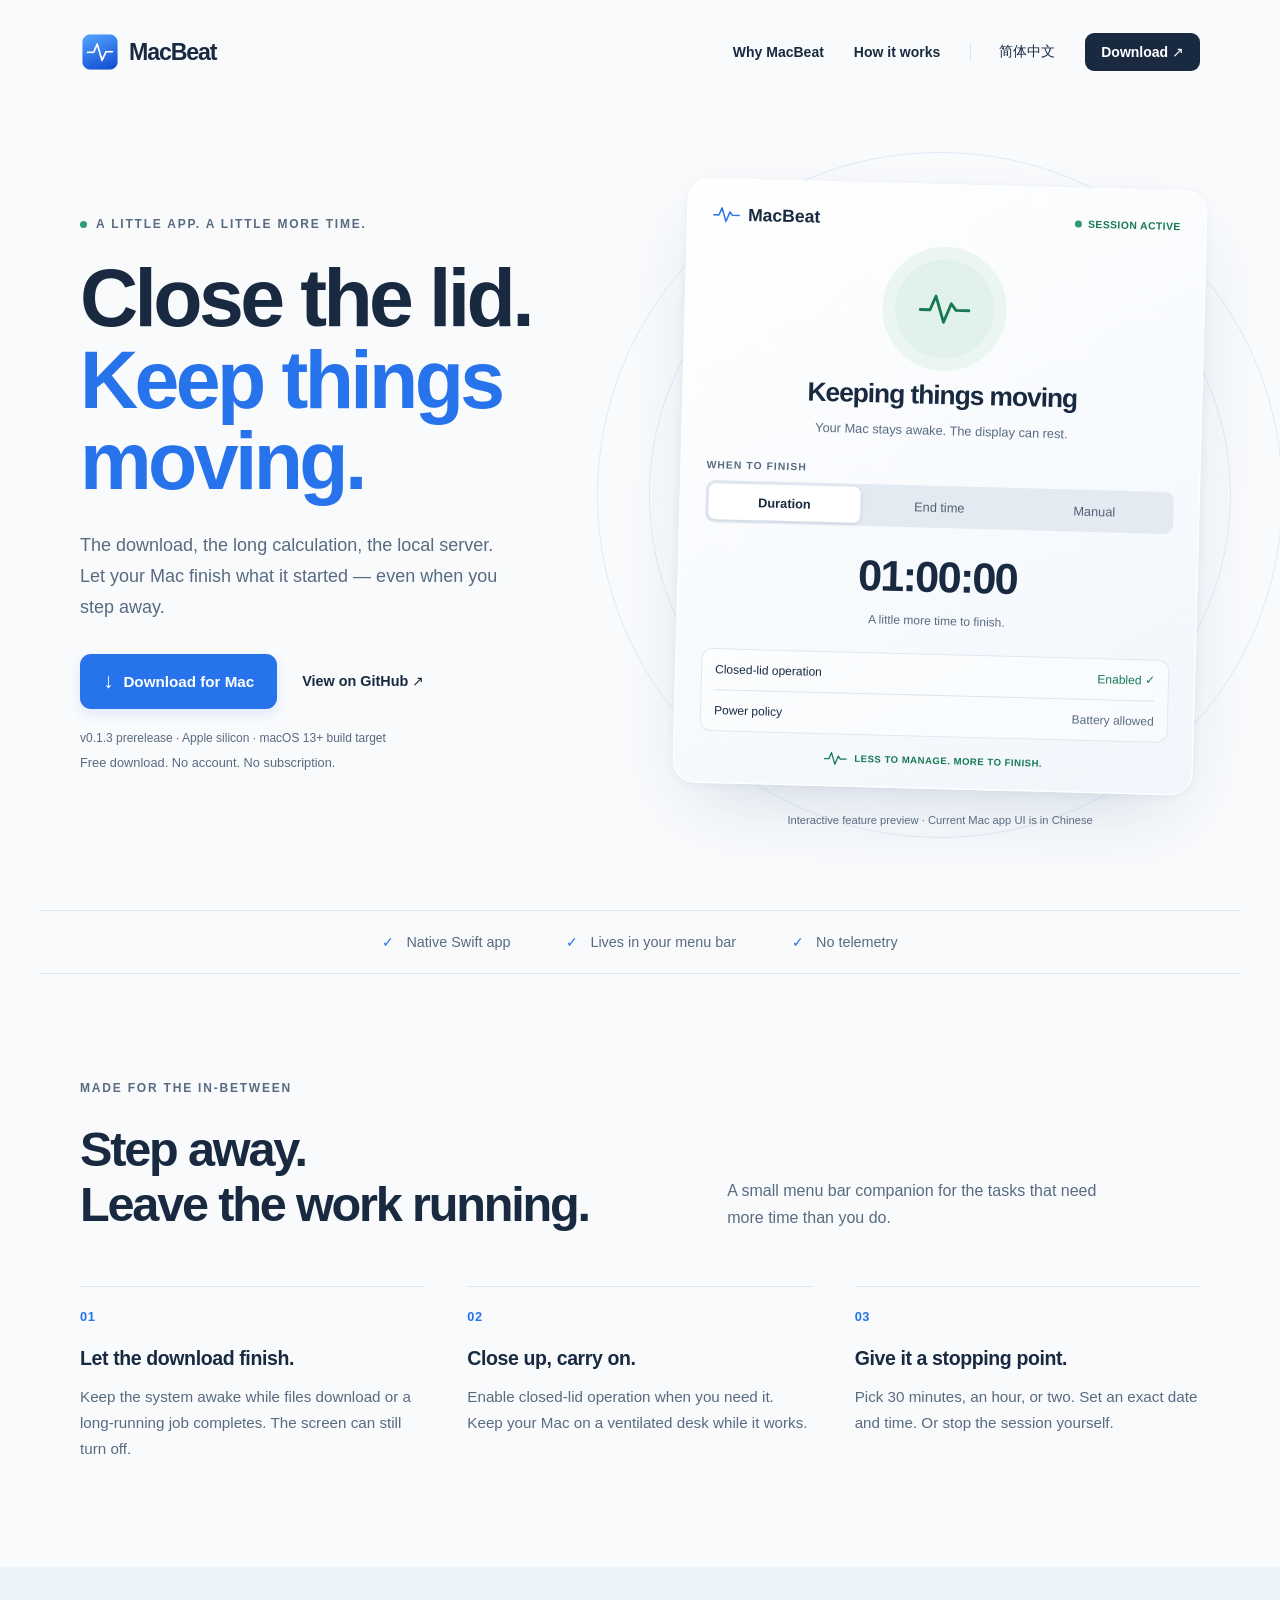
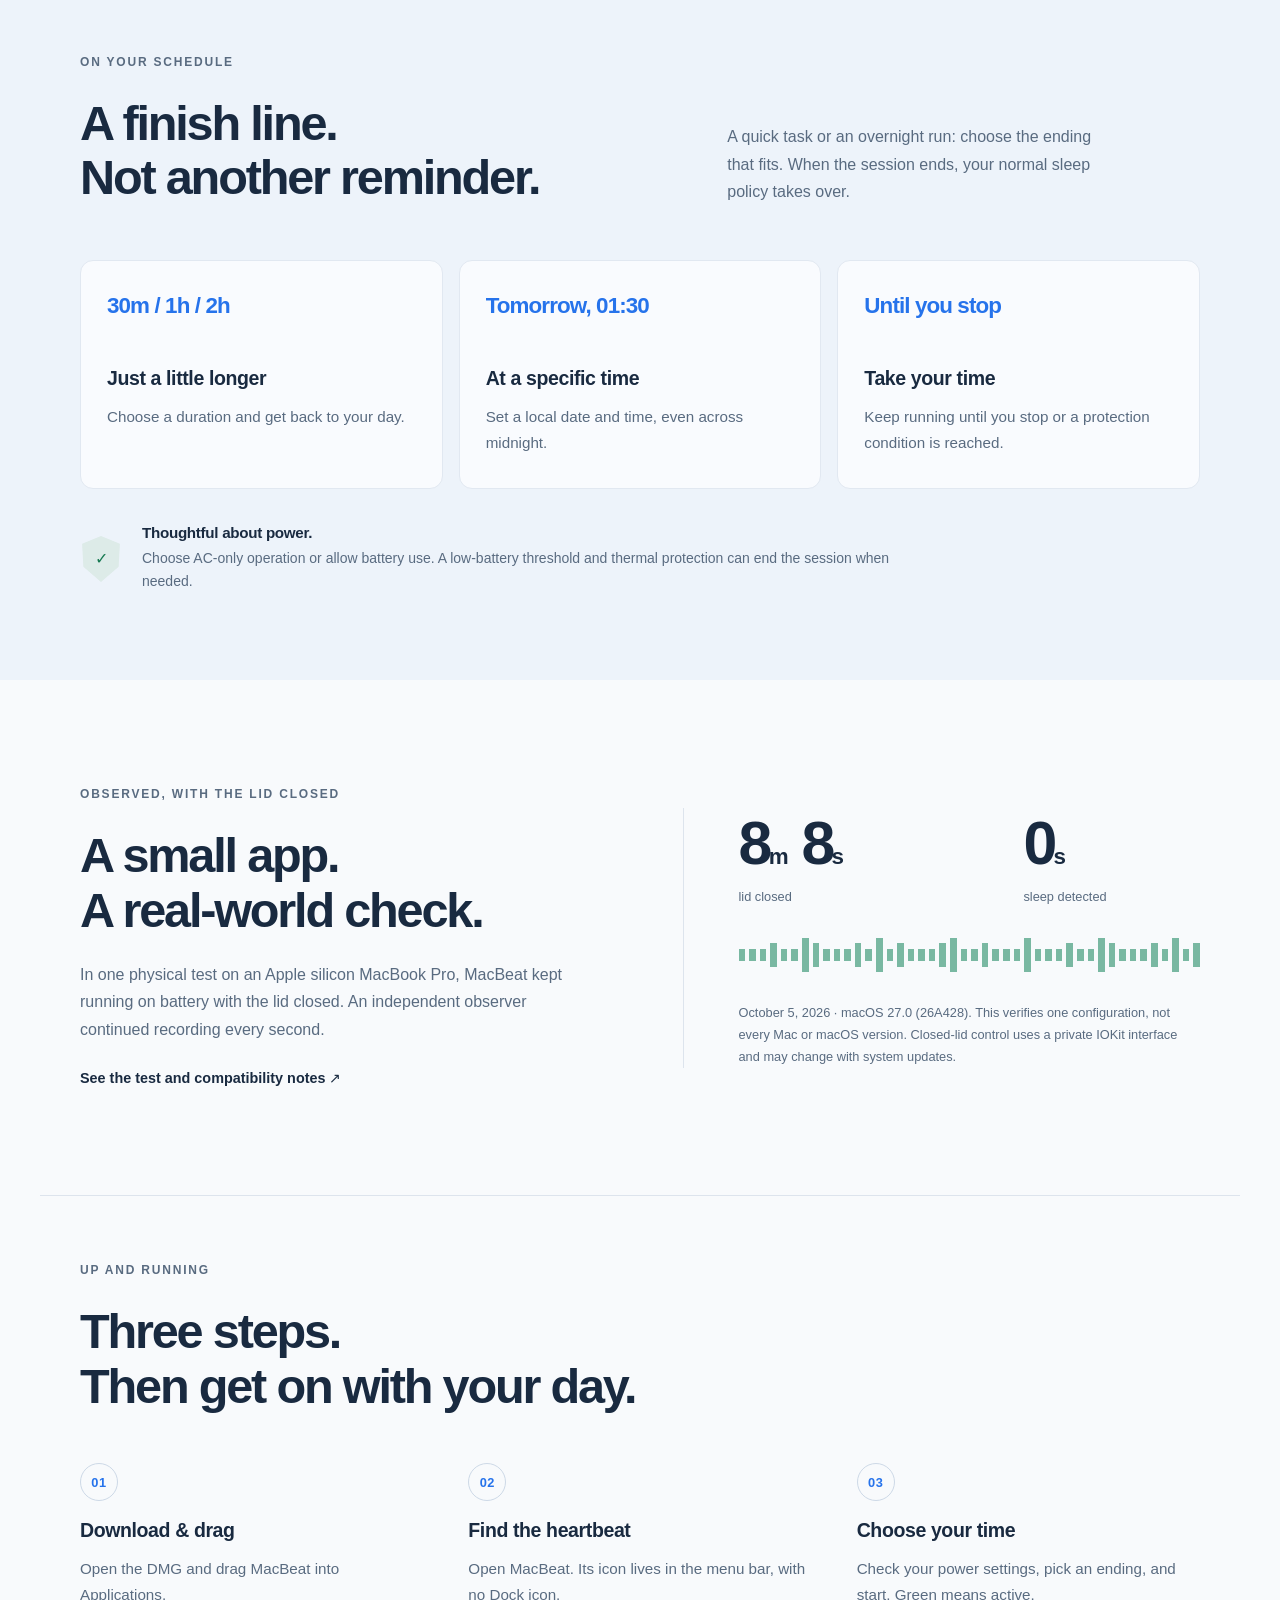
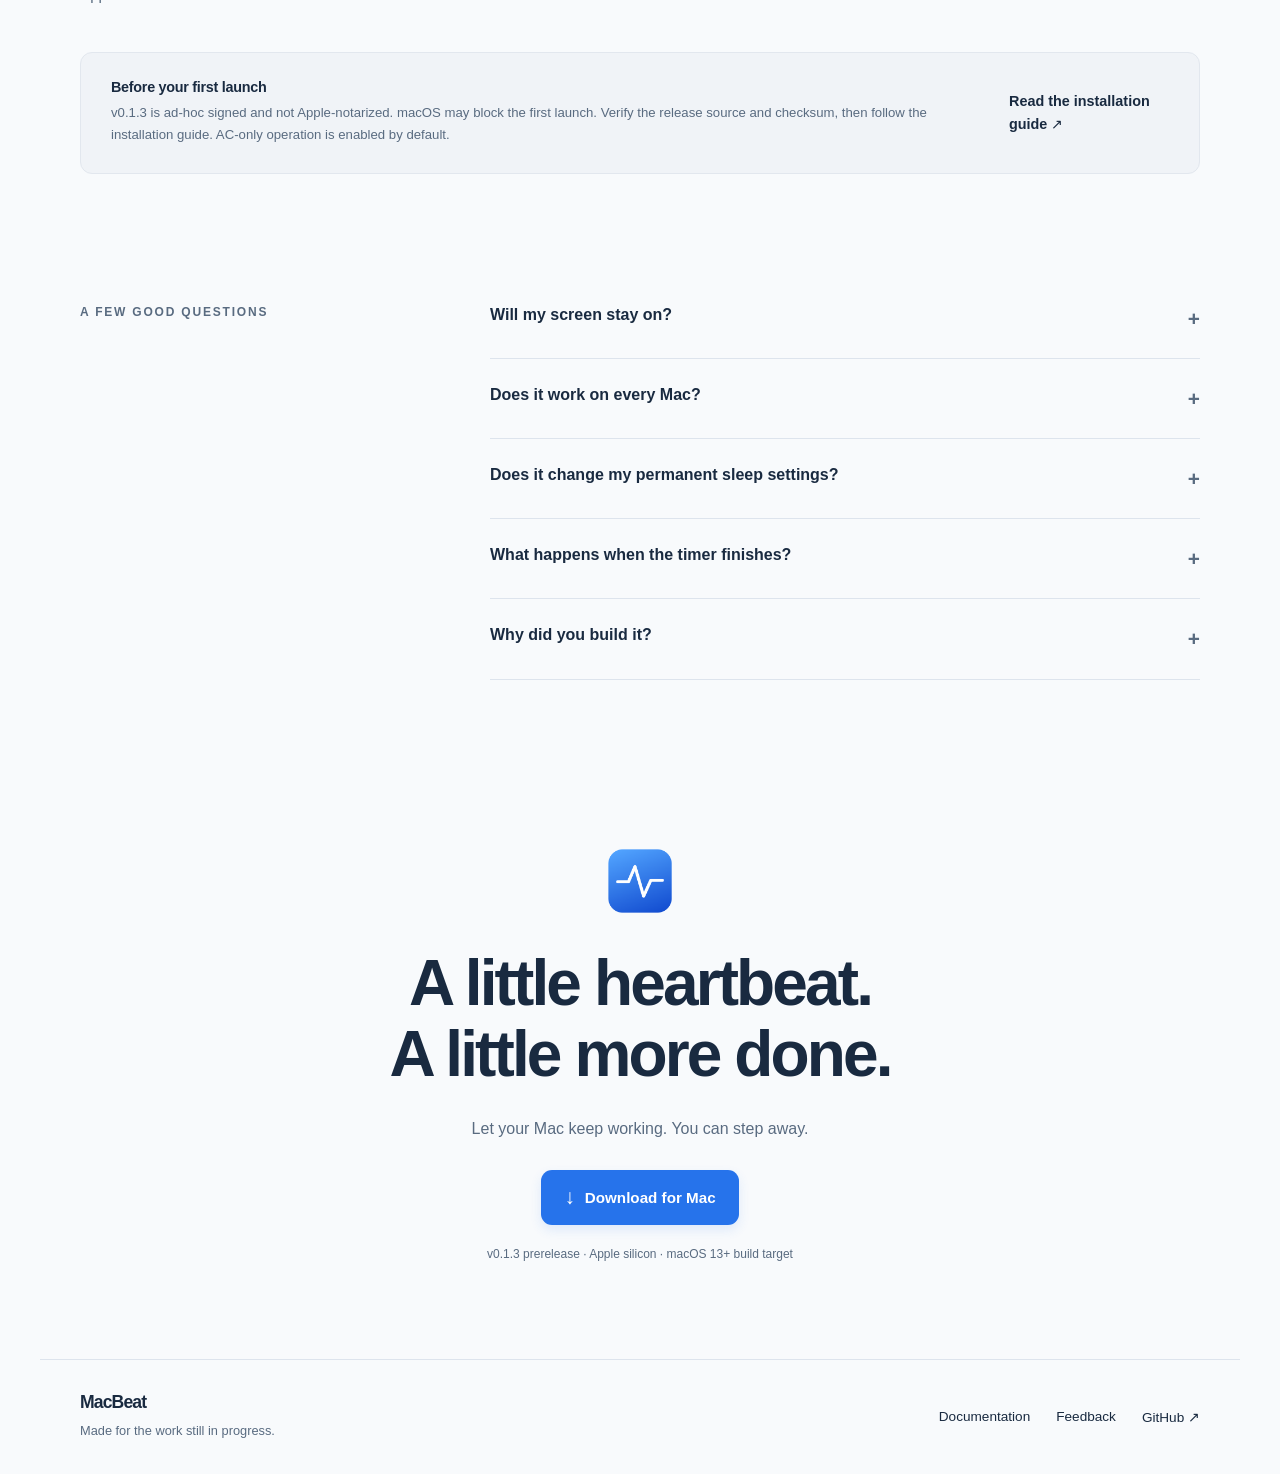
==== website/index.html @ aaf1e697 "Add English documentation and bilingual product website" ====
<!doctype html>
<html lang="en">
<head>
<meta charset="utf-8">
<meta name="viewport" content="width=device-width, initial-scale=1">
<title>MacBeat — Close the lid. Keep things moving.</title>
<meta name="description" content="A lightweight native macOS menu bar app. Keep your Mac awake with a duration, an exact end time, or manual stop. Download MacBeat for Apple silicon.">
<meta name="theme-color" content="#f8fafc">
<meta property="og:type" content="website">
<meta property="og:title" content="MacBeat — Close the lid. Keep things moving.">
<meta property="og:description" content="A lightweight native macOS menu bar app. Keep your Mac awake with a duration, an exact end time, or manual stop. Download MacBeat for Apple silicon.">
<link rel="canonical" href="https://xvshiting.github.io/macbeat/">
<link rel="alternate" hreflang="en" href="https://xvshiting.github.io/macbeat/">
<link rel="alternate" hreflang="zh-CN" href="https://xvshiting.github.io/macbeat/zh.html">
<link rel="alternate" hreflang="x-default" href="https://xvshiting.github.io/macbeat/">
<link rel="icon" href="assets/icon.png" type="image/png">
<link rel="stylesheet" href="style.css">
<script src="site.js" defer>
</script>
</head>
<body>
<a class="skip" href="#main">Skip to content</a>
<header class="wrap">
<a class="brand" href="./" aria-label="MacBeat">
<img src="assets/icon.png" alt="" width="40" height="40">MacBeat</a>
<nav aria-label="Main navigation">
<a href="#features">Why MacBeat</a>
<a href="#how">How it works</a>
<a class="language" href="zh.html" lang="zh-CN">简体中文</a>
<a class="nav-download" href="#download">Download <span aria-hidden="true">↗</span>
</a>
</nav>
</header>
<main id="main">
<section class="hero wrap">
<div class="hero-copy">
<p class="eyebrow">
<span class="dot">
</span>A LITTLE APP. A LITTLE MORE TIME.</p>
<h1>Close the lid.<br>
<span>Keep things<br>moving.</span>
</h1>
<p class="lead">The download, the long calculation, the local server. Let your Mac finish what it started — even when you step away.</p>
<div class="actions">
<a class="button" href="https://github.com/xvshiting/macbeat/releases/download/v0.1.3/MacBeat-0.1.3-arm64.dmg">
<span aria-hidden="true">↓</span> Download for Mac</a>
<a class="text-link" href="https://github.com/xvshiting/macbeat">View on GitHub <span aria-hidden="true">↗</span>
</a>
</div>
<p class="meta">v0.1.3 prerelease · Apple silicon · macOS 13+ build target</p>
<p class="small">Free download. No account. No subscription.</p>
</div>
<div class="hero-visual">
<div class="orbit orbit-one">
</div>
<div class="orbit orbit-two">
</div>
<div class="demo">
<div class="demo-top">
<span class="demo-brand">
<svg viewBox="0 0 64 40" fill="none" aria-hidden="true">
<path d="M2 21h12l7-17 10 32 9-23 6 8h16" stroke="currentColor" stroke-width="3.5" stroke-linecap="round" stroke-linejoin="round"/>
</svg>MacBeat</span>
<span class="live">
<span class="dot">
</span>SESSION ACTIVE</span>
</div>
<div class="pulse">
<svg viewBox="0 0 64 40" fill="none" aria-hidden="true">
<path d="M2 21h12l7-17 10 32 9-23 6 8h16" stroke="currentColor" stroke-width="3.5" stroke-linecap="round" stroke-linejoin="round"/>
</svg>
</div>
<h2>Keeping things moving</h2>
<p class="demo-sub">Your Mac stays awake. The display can rest.</p>
<div class="mode-label">WHEN TO FINISH</div>
<div class="modes" role="group" aria-label="WHEN TO FINISH">
<button type="button" aria-pressed="true" data-mode="0">Duration</button>
<button type="button" aria-pressed="false" data-mode="1">End time</button>
<button type="button" aria-pressed="false" data-mode="2">Manual</button>
</div>
<div aria-live="polite">
<div class="mode-output" data-output="0">
<strong>01:00:00</strong>
<p>A little more time to finish.</p>
</div>
<div class="mode-output" data-output="1" hidden>
<strong>23:00</strong>
<p>An exact time. One less thing to remember.</p>
</div>
<div class="mode-output" data-output="2" hidden>
<strong>Your call.</strong>
<p>Keep going until you stop the session.</p>
</div>
</div>
<div class="demo-settings">
<div>
<span>Closed-lid operation</span>
<span class="on">Enabled <span aria-hidden="true">✓</span>
</span>
</div>
<div>
<span>Power policy</span>
<span>Battery allowed</span>
</div>
</div>
<div class="heartbeat-line">
<svg viewBox="0 0 64 40" fill="none" aria-hidden="true">
<path d="M2 21h12l7-17 10 32 9-23 6 8h16" stroke="currentColor" stroke-width="3.5" stroke-linecap="round" stroke-linejoin="round"/>
</svg>
<span>LESS TO MANAGE. MORE TO FINISH.</span>
</div>
</div>
<p class="demo-caption">Interactive feature preview · Current Mac app UI is in Chinese</p>
</div>
</section>
<div class="principles wrap">
<span>
<i aria-hidden="true">✓</i>Native Swift app</span>
<span>
<i aria-hidden="true">✓</i>Lives in your menu bar</span>
<span>
<i aria-hidden="true">✓</i>No telemetry</span>
</div>
<section class="section wrap" id="features">
<div class="section-intro">
<div>
<p class="eyebrow">MADE FOR THE IN-BETWEEN</p>
<h2>Step away.<br>Leave the work running.</h2>
</div>
<p>A small menu bar companion for the tasks that need more time than you do.</p>
</div>
<div class="features">
<article>
<span class="number">01</span>
<h3>Let the download finish.</h3>
<p>Keep the system awake while files download or a long-running job completes. The screen can still turn off.</p>
</article>
<article>
<span class="number">02</span>
<h3>Close up, carry on.</h3>
<p>Enable closed-lid operation when you need it. Keep your Mac on a ventilated desk while it works.</p>
</article>
<article>
<span class="number">03</span>
<h3>Give it a stopping point.</h3>
<p>Pick 30 minutes, an hour, or two. Set an exact date and time. Or stop the session yourself.</p>
</article>
</div>
</section>
<section class="schedule" id="how">
<div class="wrap">
<div class="section-intro">
<div>
<p class="eyebrow">ON YOUR SCHEDULE</p>
<h2>A finish line.<br>Not another reminder.</h2>
</div>
<p>A quick task or an overnight run: choose the ending that fits. When the session ends, your normal sleep policy takes over.</p>
</div>
<div class="timecards">
<article>
<span class="number">30m / 1h / 2h</span>
<h3>Just a little longer</h3>
<p>Choose a duration and get back to your day.</p>
</article>
<article>
<span class="number">Tomorrow, 01:30</span>
<h3>At a specific time</h3>
<p>Set a local date and time, even across midnight.</p>
</article>
<article>
<span class="number">Until you stop</span>
<h3>Take your time</h3>
<p>Keep running until you stop or a protection condition is reached.</p>
</article>
</div>
<div class="protection">
<span class="shield" aria-hidden="true">✓</span>
<div>
<h3>Thoughtful about power.</h3>
<p>Choose AC-only operation or allow battery use. A low-battery threshold and thermal protection can end the session when needed.</p>
</div>
</div>
</div>
</section>
<section class="test section wrap">
<div>
<p class="eyebrow">OBSERVED, WITH THE LID CLOSED</p>
<h2>A small app.<br>A real-world check.</h2>
<p>In one physical test on an Apple silicon MacBook Pro, MacBeat kept running on battery with the lid closed. An independent observer continued recording every second.</p>
<a class="text-link" href="https://github.com/xvshiting/macbeat/blob/main/README.md#compatibility-and-real-world-testing">See the test and compatibility notes ↗</a>
</div>
<div class="test-result">
<div class="stats">
<div>
<strong>8<span>m</span> 8<span>s</span>
</strong>
<p>lid closed</p>
</div>
<div>
<strong>0<span>s</span>
</strong>
<p>sleep detected</p>
</div>
</div>
<div class="signal" aria-hidden="true">
<i>
</i>
<i>
</i>
<i>
</i>
<i>
</i>
<i>
</i>
<i>
</i>
<i>
</i>
<i>
</i>
<i>
</i>
<i>
</i>
<i>
</i>
<i>
</i>
<i>
</i>
<i>
</i>
<i>
</i>
<i>
</i>
<i>
</i>
<i>
</i>
<i>
</i>
<i>
</i>
<i>
</i>
<i>
</i>
<i>
</i>
<i>
</i>
<i>
</i>
<i>
</i>
<i>
</i>
<i>
</i>
<i>
</i>
<i>
</i>
<i>
</i>
<i>
</i>
<i>
</i>
<i>
</i>
<i>
</i>
<i>
</i>
<i>
</i>
<i>
</i>
<i>
</i>
<i>
</i>
<i>
</i>
<i>
</i>
<i>
</i>
<i>
</i>
</div>
<p class="test-note">October 5, 2026 · macOS 27.0 (26A428). This verifies one configuration, not every Mac or macOS version. Closed-lid control uses a private IOKit interface and may change with system updates.</p>
</div>
</section>
<section class="installation wrap" id="download">
<p class="eyebrow">UP AND RUNNING</p>
<h2>Three steps.<br>Then get on with your day.</h2>
<div class="steps">
<article>
<span class="number">01</span>
<h3>Download & drag</h3>
<p>Open the DMG and drag MacBeat into Applications.</p>
</article>
<article>
<span class="number">02</span>
<h3>Find the heartbeat</h3>
<p>Open MacBeat. Its icon lives in the menu bar, with no Dock icon.</p>
</article>
<article>
<span class="number">03</span>
<h3>Choose your time</h3>
<p>Check your power settings, pick an ending, and start. Green means active.</p>
</article>
</div>
<aside class="notice">
<div>
<h3>Before your first launch</h3>
<p>v0.1.3 is ad-hoc signed and not Apple-notarized. macOS may block the first launch. Verify the release source and checksum, then follow the installation guide. AC-only operation is enabled by default.</p>
</div>
<a class="text-link" href="https://github.com/xvshiting/macbeat/blob/main/README.md#download-and-install">Read the installation guide ↗</a>
</aside>
</section>
<section class="faq section wrap">
<p class="eyebrow">A FEW GOOD QUESTIONS</p>
<div>
<details>
<summary>Will my screen stay on?<span aria-hidden="true">+</span>
</summary>
<p>No. MacBeat keeps the system awake, but allows the display to turn off. A dark screen alone does not mean your tasks have stopped.</p>
</details>
<details>
<summary>Does it work on every Mac?<span aria-hidden="true">+</span>
</summary>
<p>The download is for Apple silicon, with a macOS 13 minimum build target. Closed-lid operation has been physically verified on one MacBook Pro configuration. Other OS versions and setups need testing; no Intel binary is currently published.</p>
</details>
<details>
<summary>Does it change my permanent sleep settings?<span aria-hidden="true">+</span>
</summary>
<p>MacBeat does not run pmset disablesleep or write persistent power settings. Sessions use temporary requests, with a helper and recovery process. Closed-lid control uses shared system state, so avoid running multiple lid-control utilities together.</p>
</details>
<details>
<summary>What happens when the timer finishes?<span aria-hidden="true">+</span>
</summary>
<p>MacBeat releases its keep-awake requests. Your Mac returns to its normal sleep policy; the app does not force immediate sleep.</p>
</details>
<details>
<summary>Why did you build it?<span aria-hidden="true">+</span>
</summary>
<p>We expected to find an existing app that fit our workflow. After trying the options, we still wanted something simpler: a lightweight menu bar app, a clear end time, and closed-lid operation we could test ourselves. So we built MacBeat.</p>
</details>
</div>
</section>
<section class="closing wrap">
<img src="assets/icon.png" alt="" width="72" height="72">
<h2>A little heartbeat.<br>A little more done.</h2>
<p>Let your Mac keep working. You can step away.</p>
<a class="button" href="https://github.com/xvshiting/macbeat/releases/download/v0.1.3/MacBeat-0.1.3-arm64.dmg">
<span aria-hidden="true">↓</span> Download for Mac</a>
<p class="meta">v0.1.3 prerelease · Apple silicon · macOS 13+ build target</p>
</section>
</main>
<footer class="wrap">
<div>
<a class="brand" href="./">MacBeat</a>
<p>Made for the work still in progress.</p>
</div>
<div>
<a href="https://github.com/xvshiting/macbeat/blob/main/README.md">Documentation</a>
<a href="https://github.com/xvshiting/macbeat/issues">Feedback</a>
<a href="https://github.com/xvshiting/macbeat">GitHub ↗</a>
</div>
</footer>
</body>
</html>
---- website/style.css ----
:root {
  color-scheme:light;
  --ink:#192a40;
  --muted:#596b80;
  --blue:#2673eb;
  --line:#dde4ed;
  --paper:#f8fafc;
  --green:#167951;
  font-family:-apple-system,BlinkMacSystemFont,"Segoe UI",sans-serif;
  color:var(--ink);
  background:var(--paper);
  font-synthesis:none;
  scroll-behavior:smooth;
}
* {
  box-sizing:border-box;
}
body {
  margin:0;
}
a {
  color:inherit;
  text-decoration:none;
}
button {
  font:inherit;
}
button,a,summary {
  -webkit-tap-highlight-color:transparent;
}
a:focus-visible,button:focus-visible,summary:focus-visible {
  outline:3px solid var(--blue);
  outline-offset:5px;
}
::selection {
  background:#cfe2ff;
}
p {
  line-height:1.7;
  margin:0;
}
h1,h2,h3 {
  margin:0;
  font-weight:650;
}
h2 {
  font-size:clamp(2rem,3.8vw,3.25rem);
  letter-spacing:-.045em;
  line-height:1.12;
}
h3 {
  font-size:1.22rem;
  letter-spacing:-.02em;
}
svg {
  display:block;
}
.wrap {
  max-width:1200px;
  margin-inline:auto;
  padding-inline:40px;
}
.skip {
  position:fixed;
  top:-100px;
  left:16px;
  z-index:99;
  background:white;
  padding:16px;
}
.skip:focus {
  top:12px;
}
header {
  height:104px;
  display:flex;
  justify-content:space-between;
  align-items:center;
  gap:24px;
}
.brand {
  display:inline-flex;
  align-items:center;
  gap:9px;
  font-size:1.45rem;
  font-weight:700;
  letter-spacing:-.05em;
}
.brand img {
  border-radius:10px;
}
nav {
  display:flex;
  align-items:center;
  gap:30px;
  font-size:.875rem;
  font-weight:550;
}
nav a:hover,.text-link:hover,footer a:hover {
  color:var(--blue);
}
nav .language {
  border-left:1px solid var(--line);
  padding-left:28px;
}
.nav-download {
  background:var(--ink);
  color:white;
  border-radius:9px;
  padding:11px 16px;
}
.nav-download:hover {
  background:#304763;
  color:white;
}
.hero {
  display:grid;
  grid-template-columns:1.07fr 1fr;
  align-items:center;
  gap:44px;
  min-height:700px;
  padding-block:55px 80px;
}
.eyebrow {
  font-size:.75rem;
  letter-spacing:.15em;
  line-height:1.6;
  font-weight:650;
  color:var(--muted);
  margin-bottom:24px;
}
.hero .eyebrow {
  display:flex;
  align-items:center;
  gap:9px;
}
.dot {
  display:inline-block;
  width:7px;
  height:7px;
  border-radius:50%;
  background:#2e9c70;
  flex-shrink:0;
}
h1 {
  font-size:clamp(3.8rem,6.3vw,5.4rem);
  line-height:1.01;
  letter-spacing:-.045em;
}
h1 span {
  color:var(--blue);
}
.lead {
  font-size:1.125rem;
  max-width:430px;
  margin-top:28px;
  color:var(--muted);
}
.actions {
  display:flex;
  align-items:center;
  gap:25px;
  flex-wrap:wrap;
  margin-top:32px;
}
.button {
  display:inline-flex;
  align-items:center;
  justify-content:center;
  gap:10px;
  background:var(--blue);
  color:white;
  border:1px solid transparent;
  border-radius:11px;
  padding:16px 22px;
  font-size:.95rem;
  font-weight:600;
  box-shadow:0 5px 12px #2673eb1f;
  transition:background .2s,transform .2s;
}
.button:hover {
  background:#145fd2;
  transform:translateY(-2px);
}
.button span {
  font-size:1.3rem;
  line-height:1;
}
.text-link {
  font-size:.9rem;
  font-weight:600;
  line-height:1.6;
}
.meta {
  font-size:.75rem;
  color:var(--muted);
  margin-top:19px;
}
.small {
  font-size:.8rem;
  color:var(--muted);
  margin-top:4px;
}
.hero-visual {
  position:relative;
  padding:25px 0 0;
}
.orbit {
  position:absolute;
  border:1px solid #dfebf8;
  border-radius:50%;
  z-index:-1;
  pointer-events:none;
  top:50%;
  left:50%;
  transform:translate(-50%,-50%);
}
.orbit-one {
  width:112%;
  aspect-ratio:1;
}
.orbit-two {
  width:132%;
  aspect-ratio:1;
}
.demo {
  position:relative;
  background:linear-gradient(150deg,#fff 0%,#f1f6fc 100%);
  border:1px solid white;
  box-shadow:0 30px 80px -30px #294f813b,0 2px 8px #2541630d;
  border-radius:22px;
  padding:25px 25px 20px;
  transform:rotate(1.5deg);
}
.demo-top {
  display:flex;
  justify-content:space-between;
  align-items:center;
  gap:10px;
}
.demo-brand {
  display:flex;
  align-items:center;
  gap:8px;
  font-weight:650;
  font-size:1.1rem;
}
.demo-brand svg {
  width:27px;
  color:var(--blue);
}
.live {
  display:flex;
  align-items:center;
  gap:6px;
  color:var(--green);
  font-size:.65rem;
  letter-spacing:.04em;
  font-weight:650;
}
.pulse {
  width:100px;
  height:100px;
  border-radius:50%;
  display:grid;
  place-items:center;
  margin:28px auto 22px;
  background:#e1f1ec;
  outline:12px solid #ebf5f1;
  color:var(--green);
}
.pulse svg {
  width:52px;
}
.demo h2 {
  text-align:center;
  font-size:1.65rem;
  letter-spacing:-.04em;
}
.demo-sub {
  font-size:.8rem;
  text-align:center;
  color:var(--muted);
  margin:9px 0 24px;
}
.mode-label {
  font-size:.65rem;
  font-weight:650;
  letter-spacing:.1em;
  color:var(--muted);
  margin-bottom:10px;
}
.modes {
  display:flex;
  padding:3px;
  background:#e4eaf2;
  border-radius:9px;
  gap:3px;
}
.modes button {
  padding:9px 6px;
  flex:1;
  border:0;
  background:transparent;
  color:#526174;
  border-radius:7px;
  cursor:pointer;
  font-size:.8rem;
  min-height:36px;
}
.modes button[aria-pressed=true] {
  background:#fff;
  color:var(--ink);
  box-shadow:0 1px 4px #0f2b4520;
  font-weight:600;
}
.mode-output {
  text-align:center;
  padding:22px 0;
}
.mode-output strong {
  font-size:2.7rem;
  letter-spacing:-.04em;
  line-height:1.25;
  font-weight:550;
  font-variant-numeric:tabular-nums;
}
.mode-output p {
  font-size:.75rem;
  color:var(--muted);
  margin-top:7px;
}
.demo-settings {
  border:1px solid #e2e8f0;
  background:#ffffff70;
  border-radius:11px;
  padding:0 13px;
}
.demo-settings>div {
  display:flex;
  justify-content:space-between;
  gap:10px;
  padding:13px 0;
  font-size:.75rem;
}
.demo-settings>div+div {
  border-top:1px solid var(--line);
}
.demo-settings>div>span:last-child {
  color:var(--muted);
}
.demo-settings .on {
  color:var(--green)!important;
}
.heartbeat-line {
  display:flex;
  align-items:center;
  justify-content:center;
  gap:8px;
  margin-top:17px;
  color:var(--green);
  font-size:.6rem;
  font-weight:650;
  letter-spacing:.05em;
}
.heartbeat-line svg {
  width:23px;
}
.demo-caption {
  font-size:.7rem;
  color:var(--muted);
  text-align:center;
  margin-top:22px;
  position:relative;
}
.principles {
  display:flex;
  gap:56px;
  border-top:1px solid var(--line);
  border-bottom:1px solid var(--line);
  padding-block:23px;
  justify-content:center;
}
.principles span {
  display:flex;
  align-items:center;
  gap:12px;
  font-size:.9rem;
  color:var(--muted);
}
.principles i {
  font-style:normal;
  color:var(--blue);
}
.section {
  padding-block:105px;
}
.section-intro {
  display:grid;
  grid-template-columns:1.2fr 1fr;
  align-items:end;
  gap:80px;
  margin-bottom:55px;
}
.section-intro>p {
  color:var(--muted);
  max-width:390px;
}
.features {
  display:grid;
  grid-template-columns:repeat(3,1fr);
  gap:42px;
}
.features article {
  border-top:1px solid var(--line);
  padding-top:22px;
}
.number {
  display:block;
  font-size:.8rem;
  letter-spacing:.04em;
  font-weight:600;
  color:var(--blue);
  margin-bottom:23px;
}
.features p,.timecards p,.steps p {
  font-size:.95rem;
  color:var(--muted);
  margin-top:14px;
}
.schedule {
  padding-block:86px;
  background:#edf3fa;
}
.timecards {
  display:grid;
  grid-template-columns:repeat(3,1fr);
  gap:16px;
}
.timecards article {
  padding:32px 26px;
  background:#f9fbfe;
  border:1px solid #e1e8f1;
  border-radius:13px;
}
.timecards .number {
  font-size:1.4rem;
  letter-spacing:-.04em;
  min-height:32px;
  margin-bottom:42px;
}
.protection {
  display:flex;
  align-items:center;
  gap:20px;
  padding-top:35px;
  max-width:850px;
}
.shield {
  display:grid;
  place-items:center;
  width:42px;
  height:46px;
  background:#ddebe8;
  color:var(--green);
  clip-path:polygon(50% 0%,95% 17%,92% 67%,50% 100%,8% 67%,5% 17%);
  flex-shrink:0;
}
.protection h3 {
  font-size:.95rem;
}
.protection p {
  font-size:.875rem;
  color:var(--muted);
  margin-top:6px;
}
.test {
  display:grid;
  grid-template-columns:1fr 1fr;
  gap:85px;
  align-items:center;
}
.test>div>p:not(.eyebrow) {
  color:var(--muted);
  margin:24px 0;
}
.test-result {
  border-left:1px solid var(--line);
  padding-left:55px;
}
.stats {
  display:grid;
  grid-template-columns:1.5fr 1fr;
  gap:20px;
}
.stats strong {
  font-size:3.8rem;
  letter-spacing:-.06em;
  font-weight:550;
  white-space:nowrap;
}
.stats strong span {
  font-size:1.4rem;
  letter-spacing:-.02em;
}
.stats p {
  font-size:.8rem;
  color:var(--muted);
  margin-top:8px;
}
.signal {
  display:flex;
  gap:4px;
  align-items:center;
  margin:30px 0;
  height:35px;
}
.signal i {
  display:block;
  flex:1;
  background:#63ad93;
  height:12px;
  opacity:.85;
}
.signal i:nth-child(4n) {
  height:24px;
}
.signal i:nth-child(7n) {
  height:34px;
}
.test-result .test-note {
  font-size:.8rem;
  line-height:1.7;
  margin-bottom:0!important;
}
.installation {
  padding-block:65px;
  border-top:1px solid var(--line);
}
.steps {
  display:grid;
  grid-template-columns:repeat(3,1fr);
  gap:45px;
  margin-top:50px;
}
.steps .number {
  border:1px solid #cdd9e7;
  display:inline-flex;
  width:38px;
  height:38px;
  border-radius:50%;
  align-items:center;
  justify-content:center;
  margin-bottom:18px;
}
.notice {
  display:flex;
  gap:35px;
  align-items:center;
  background:#f0f3f7;
  border:1px solid #e2e7ee;
  padding:26px 30px;
  border-radius:12px;
  margin-top:44px;
}
.notice h3 {
  font-size:.9rem;
}
.notice p {
  font-size:.825rem;
  color:var(--muted);
  margin-top:7px;
}
.notice>a {
  min-width:160px;
}
.faq {
  display:grid;
  grid-template-columns:1fr 2fr;
  gap:55px;
  padding-top:40px;
}
.faq .eyebrow {
  margin-top:24px;
}
.faq details {
  border-bottom:1px solid var(--line);
}
.faq summary {
  list-style:none;
  display:flex;
  justify-content:space-between;
  gap:25px;
  padding:24px 0;
  font-size:1rem;
  font-weight:550;
  cursor:pointer;
  line-height:1.5;
}
.faq summary::-webkit-details-marker {
  display:none;
}
.faq summary span {
  font-size:1.3rem;
  color:var(--muted);
}
.faq details[open] summary span {
  transform:rotate(45deg);
}
.faq details p {
  font-size:.95rem;
  color:var(--muted);
  padding-bottom:25px;
}
.closing {
  text-align:center;
  padding-block:60px 95px;
}
.closing img {
  border-radius:18px;
  margin-bottom:27px;
}
.closing h2 {
  font-size:clamp(2.8rem,5vw,4rem);
}
.closing>p:not(.meta) {
  color:var(--muted);
  margin-top:24px;
}
.closing .button {
  margin-top:28px;
}
footer {
  border-top:1px solid var(--line);
  padding-block:32px;
  display:flex;
  align-items:center;
  justify-content:space-between;
  gap:25px;
}
footer .brand {
  font-size:1.1rem;
}
footer p {
  font-size:.8rem;
  color:var(--muted);
  margin-top:7px;
}
footer>div:last-child {
  display:flex;
  gap:26px;
  font-size:.85rem;
}
html[lang=zh-CN] h1 {
  font-size:clamp(3.6rem,6vw,5rem);
  line-height:1.16;
  letter-spacing:-.035em;
}
html[lang=zh-CN] h2 {
  line-height:1.25;
}
html[lang=zh-CN] .hero {
  min-height:720px;
}
html[lang=zh-CN] .live {
  font-size:.7rem;
}
html[lang=zh-CN] .timecards .number {
  font-size:1.2rem;
}
@media(min-width:1400px) {
  .hero {
    min-height:760px;
    gap:80px;
  }
}
@media(max-width:1000px) {
  .wrap {
    padding-inline:28px;
  }
  .hero {
    gap:30px;
  }
  h1 {
    font-size:4rem;
  }
  .hero .eyebrow {
    font-size:.65rem;
    letter-spacing:.1em;
  }
  .demo {
    padding:22px 18px;
  }
  .demo h2 {
    font-size:1.4rem;
  }
  .live {
    font-size:.55rem;
  }
  .section-intro {
    gap:45px;
  }
  .test {
    gap:35px;
  }
  .test-result {
    padding-left:30px;
  }
  .stats strong {
    font-size:3.1rem;
  }
  .principles {
    gap:28px;
  }
  .orbit-two {
    width:110%;
  }
}
@media(max-width:760px) {
  .wrap {
    padding-inline:24px;
  }
  header {
    height:84px;
  }
  .brand {
    font-size:1.3rem;
  }
  nav {
    gap:15px;
  }
  nav>a:nth-child(-n+2) {
    display:none;
  }
  nav .language {
    padding-left:0;
    border:0;
  }
  .nav-download {
    padding:9px 12px;
  }
  .hero {
    grid-template-columns:1fr;
    gap:40px;
    padding-block:35px 50px;
  }
  .hero-copy {
    max-width:520px;
  }
  .hero .eyebrow {
    font-size:.7rem;
  }
  h1 {
    font-size:clamp(3.4rem,11.5vw,5rem);
  }
  .lead {
    font-size:1.05rem;
  }
  .hero-visual {
    max-width:420px;
    width:100%;
    margin:auto;
    padding-top:15px;
  }
  .demo {
    transform:none;
    padding:24px;
  }
  .demo h2 {
    font-size:1.6rem;
  }
  .live {
    font-size:.6rem;
  }
  .orbit {
    display:none;
  }
  .principles {
    gap:13px;
    padding-block:20px;
    flex-wrap:wrap;
  }
  .principles span {
    font-size:.75rem;
    gap:6px;
  }
  .section {
    padding-block:65px;
  }
  .section-intro {
    grid-template-columns:1fr;
    gap:22px;
    margin-bottom:36px;
  }
  .section-intro>p {
    max-width:100%;
  }
  .features {
    grid-template-columns:1fr;
    gap:30px;
  }
  .features .number {
    margin-bottom:15px;
  }
  .features p {
    margin-top:10px;
  }
  .schedule {
    padding-block:60px;
  }
  .timecards {
    grid-template-columns:1fr;
    gap:14px;
  }
  .timecards article {
    padding:25px;
  }
  .timecards .number {
    margin-bottom:22px;
    min-height:auto;
  }
  .timecards p {
    margin-top:8px;
  }
  .test {
    grid-template-columns:1fr;
    gap:30px;
  }
  .test-result {
    border:0;
    border-top:1px solid var(--line);
    padding:30px 0 0;
  }
  .stats strong {
    font-size:3.8rem;
  }
  .test-result .test-note {
    margin-bottom:0;
  }
  .installation {
    padding-block:50px;
  }
  .steps {
    grid-template-columns:1fr;
    gap:30px;
    margin-top:35px;
  }
  .steps .number {
    margin-bottom:12px;
  }
  .steps p {
    margin-top:8px;
  }
  .notice {
    flex-direction:column;
    align-items:start;
    gap:15px;
    padding:24px;
  }
  .faq {
    grid-template-columns:1fr;
    gap:0;
    padding-top:5px;
    padding-bottom:45px;
  }
  .faq .eyebrow {
    margin-bottom:0;
  }
  .closing {
    padding-block:35px 60px;
  }
  footer {
    align-items:flex-start;
    flex-direction:column;
    gap:25px;
  }
  html[lang=zh-CN] h1 {
    font-size:clamp(3.2rem,11.8vw,4.5rem);
  }
  html[lang=zh-CN] .hero {
    min-height:0;
  }
}
@media(prefers-reduced-motion:reduce) {
  :root {
    scroll-behavior:auto;
  }
  *,*::before,*::after {
    transition:none!important;
  }
}
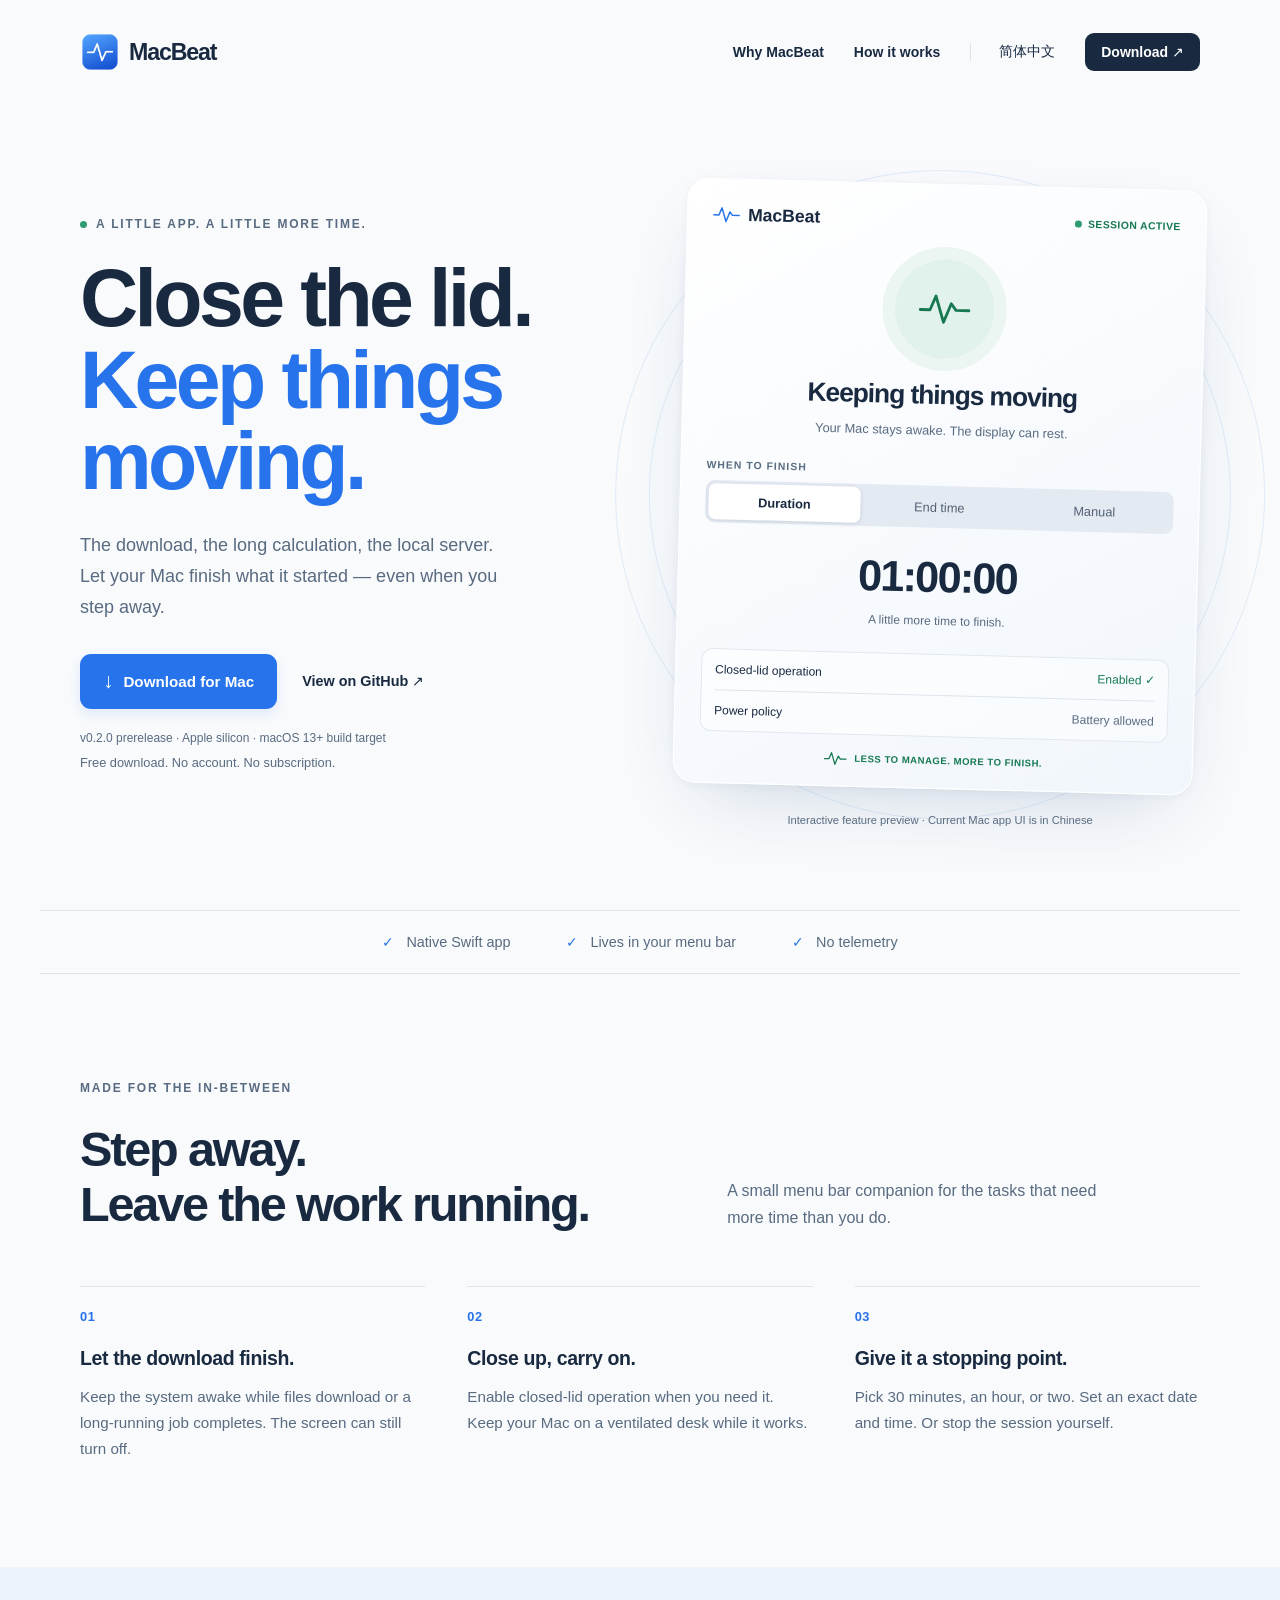
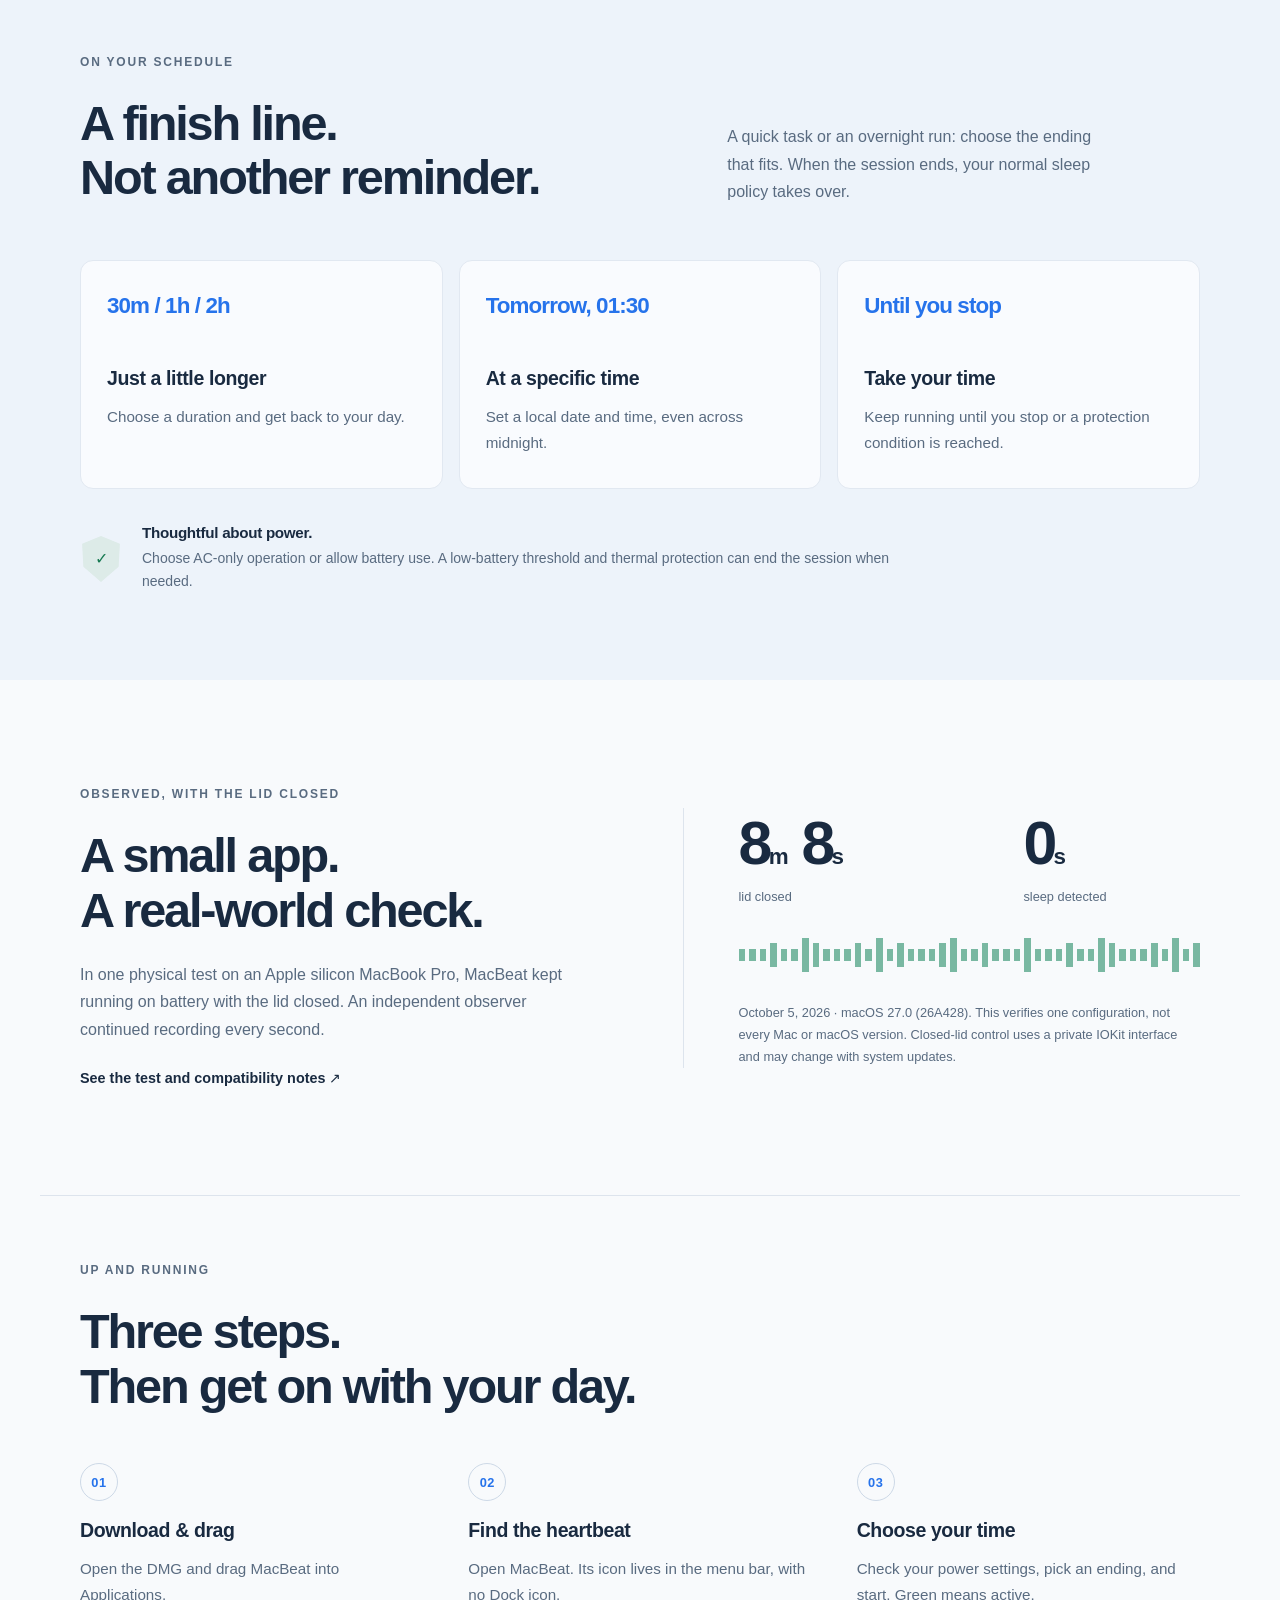
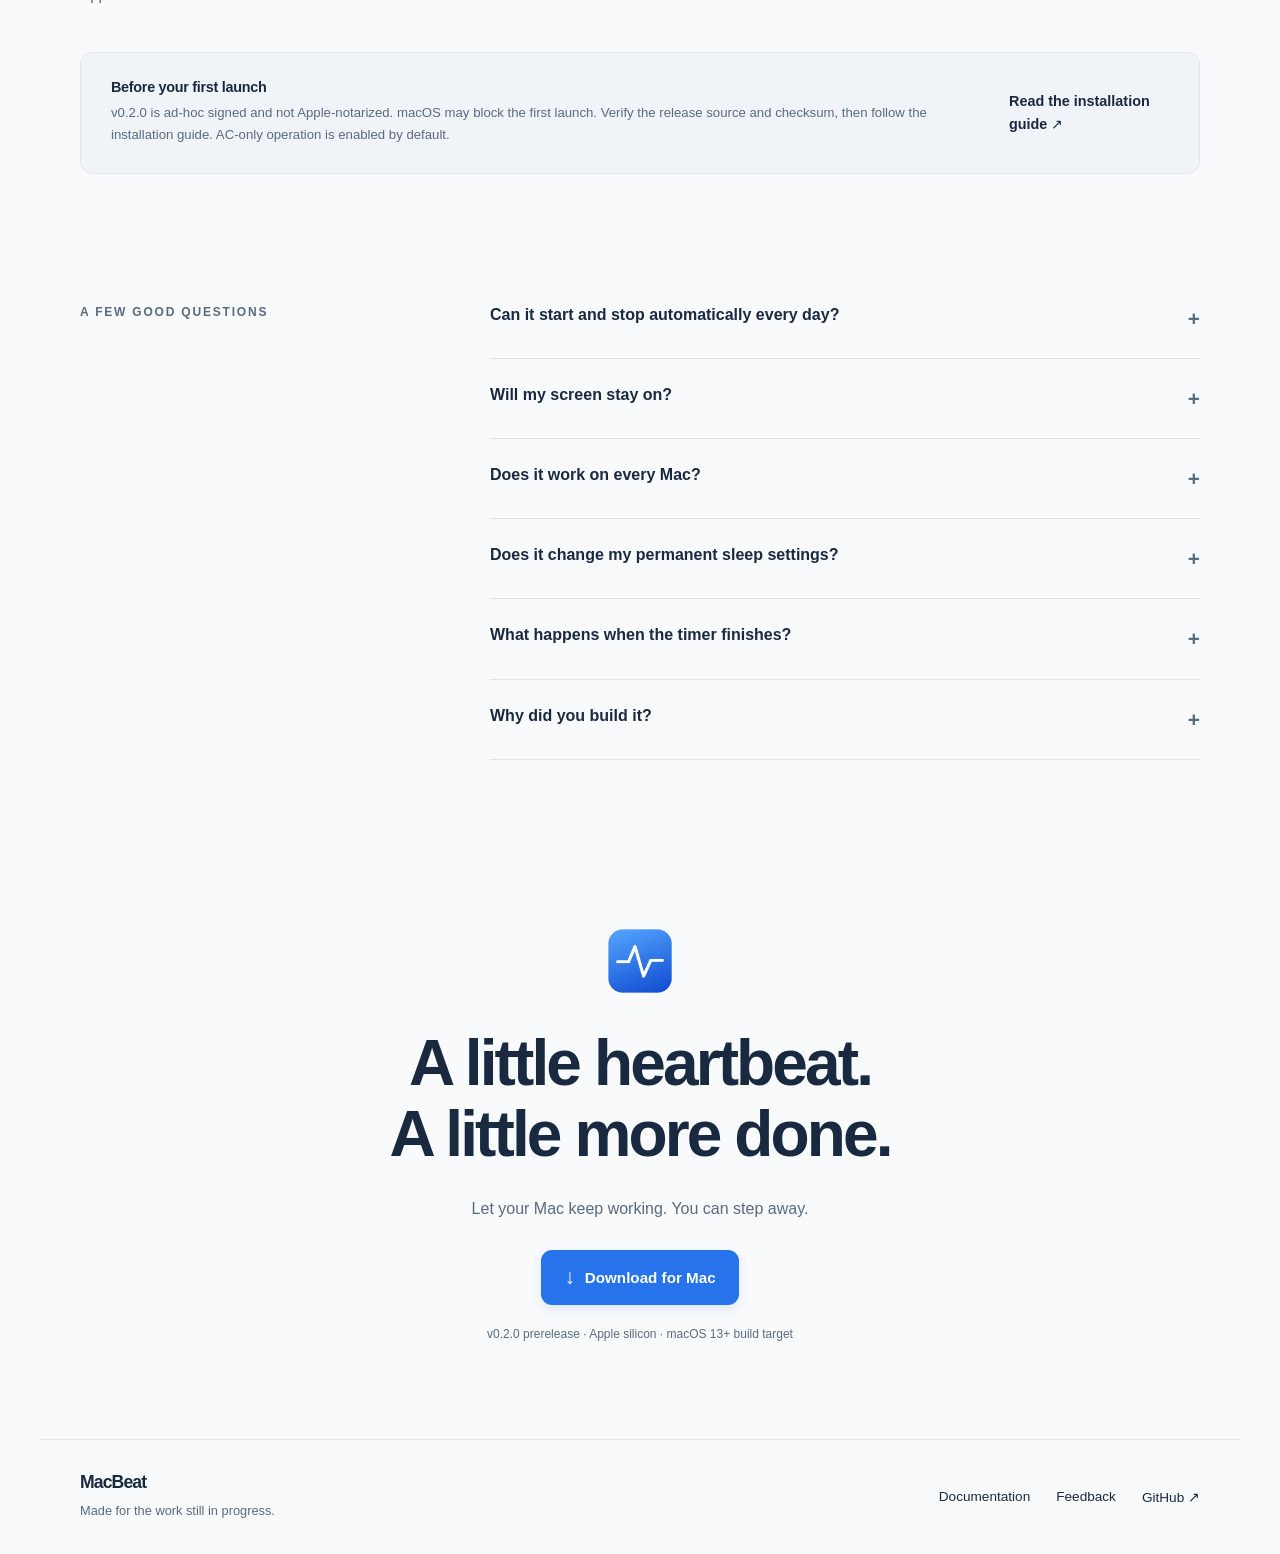
==== commit 4ae9c233: "Add daily automatic start and stop schedules" ====
--- a/website/index.html
+++ b/website/index.html
@@ -42,12 +42,12 @@
 </h1>
 <p class="lead">The download, the long calculation, the local server. Let your Mac finish what it started — even when you step away.</p>
 <div class="actions">
-<a class="button" href="https://github.com/xvshiting/macbeat/releases/download/v0.1.3/MacBeat-0.1.3-arm64.dmg">
+<a class="button" href="https://github.com/xvshiting/macbeat/releases/download/v0.2.0/MacBeat-0.2.0-arm64.dmg">
 <span aria-hidden="true">↓</span> Download for Mac</a>
 <a class="text-link" href="https://github.com/xvshiting/macbeat">View on GitHub <span aria-hidden="true">↗</span>
 </a>
 </div>
-<p class="meta">v0.1.3 prerelease · Apple silicon · macOS 13+ build target</p>
+<p class="meta">v0.2.0 prerelease · Apple silicon · macOS 13+ build target</p>
 <p class="small">Free download. No account. No subscription.</p>
 </div>
 <div class="hero-visual">
@@ -318,7 +318,7 @@
 <aside class="notice">
 <div>
 <h3>Before your first launch</h3>
-<p>v0.1.3 is ad-hoc signed and not Apple-notarized. macOS may block the first launch. Verify the release source and checksum, then follow the installation guide. AC-only operation is enabled by default.</p>
+<p>v0.2.0 is ad-hoc signed and not Apple-notarized. macOS may block the first launch. Verify the release source and checksum, then follow the installation guide. AC-only operation is enabled by default.</p>
 </div>
 <a class="text-link" href="https://github.com/xvshiting/macbeat/blob/main/README.md#download-and-install">Read the installation guide ↗</a>
 </aside>
@@ -326,6 +326,7 @@
 <section class="faq section wrap">
 <p class="eyebrow">A FEW GOOD QUESTIONS</p>
 <div>
+<details><summary>Can it start and stop automatically every day?<span aria-hidden="true">+</span></summary><p>Yes. Enable Daily schedule in Settings, choose local start and end times, and save. Overnight windows are supported. MacBeat must be running and cannot wake a sleeping or shut-down Mac. Waking within an unused window starts a session until the original end time. After a stop or failure, that window is not retried. Existing manual sessions take priority.</p></details>
 <details>
 <summary>Will my screen stay on?<span aria-hidden="true">+</span>
 </summary>
@@ -357,9 +358,9 @@
 <img src="assets/icon.png" alt="" width="72" height="72">
 <h2>A little heartbeat.<br>A little more done.</h2>
 <p>Let your Mac keep working. You can step away.</p>
-<a class="button" href="https://github.com/xvshiting/macbeat/releases/download/v0.1.3/MacBeat-0.1.3-arm64.dmg">
+<a class="button" href="https://github.com/xvshiting/macbeat/releases/download/v0.2.0/MacBeat-0.2.0-arm64.dmg">
 <span aria-hidden="true">↓</span> Download for Mac</a>
-<p class="meta">v0.1.3 prerelease · Apple silicon · macOS 13+ build target</p>
+<p class="meta">v0.2.0 prerelease · Apple silicon · macOS 13+ build target</p>
 </section>
 </main>
 <footer class="wrap">
--- a/website/style.css
+++ b/website/style.css
@@ -220,7 +220,7 @@
   aspect-ratio:1;
 }
 .orbit-two {
-  width:132%;
+  width:125%;
   aspect-ratio:1;
 }
 .demo {
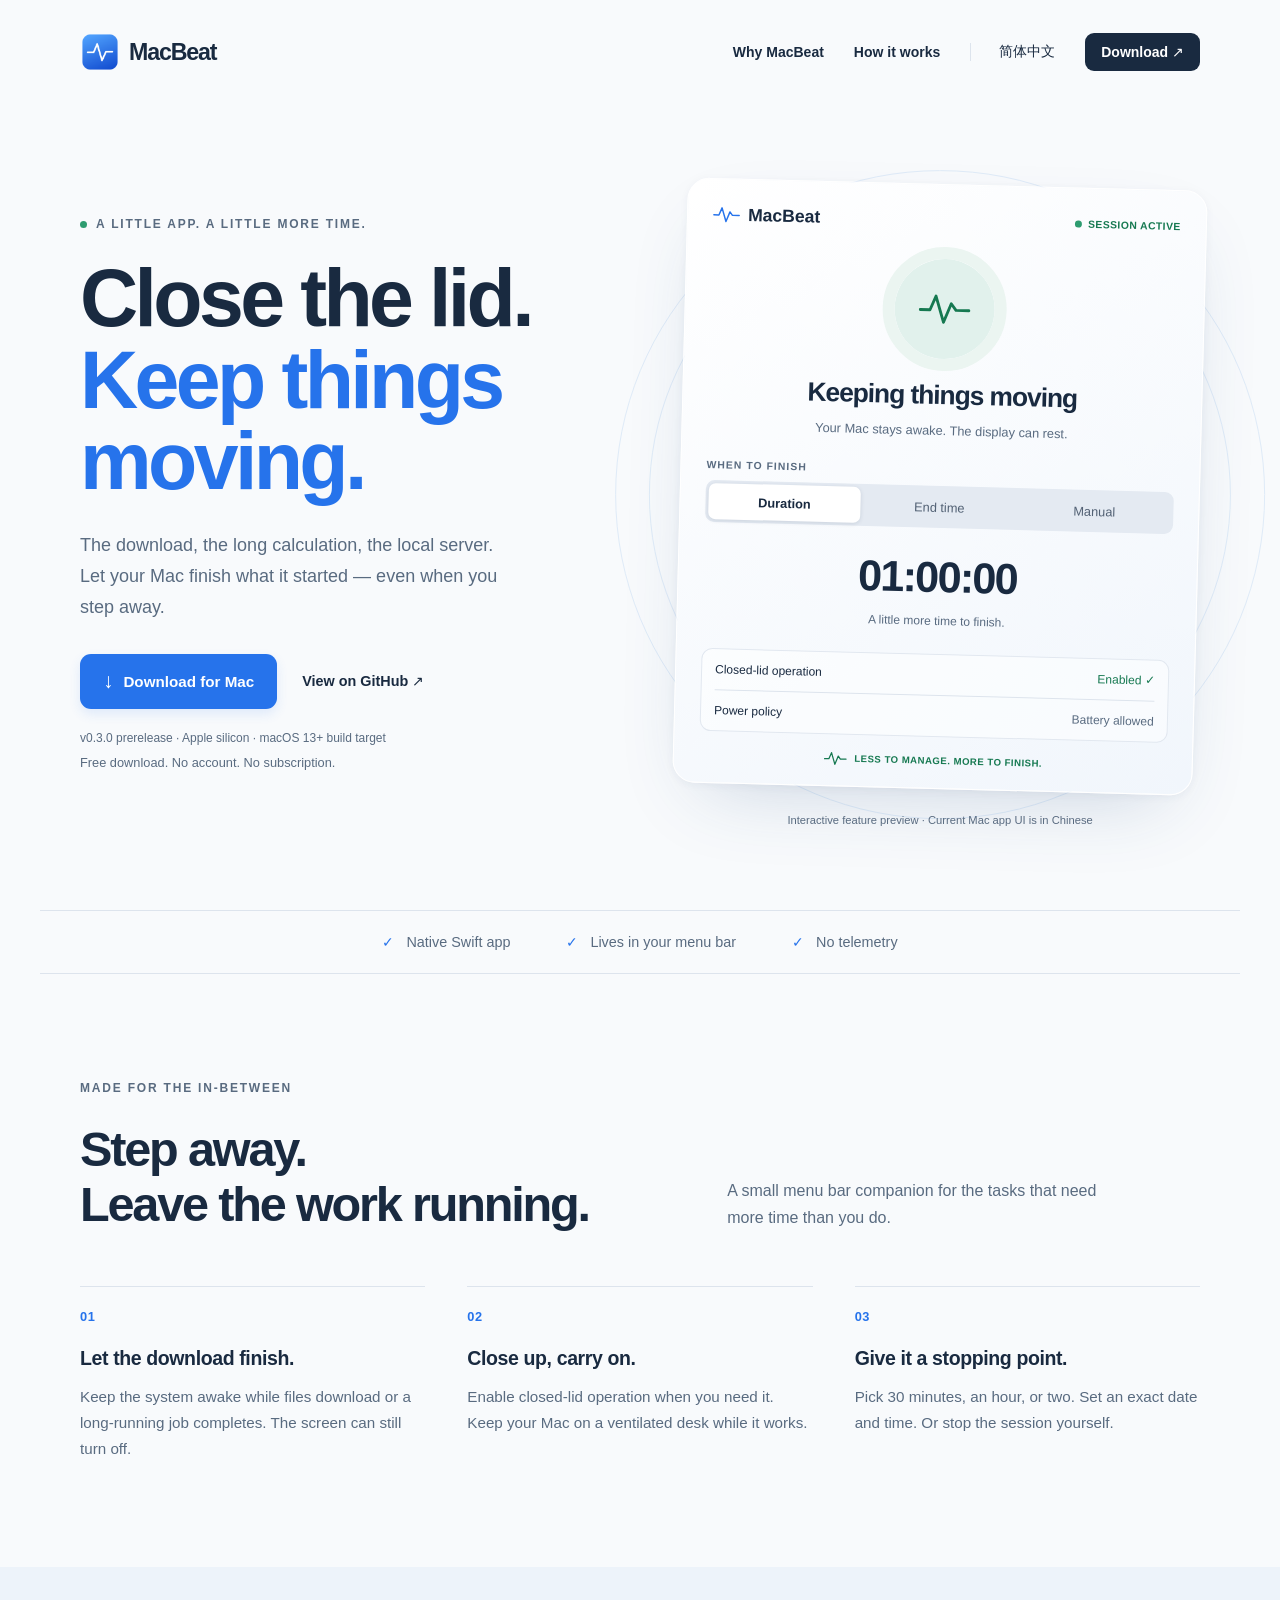
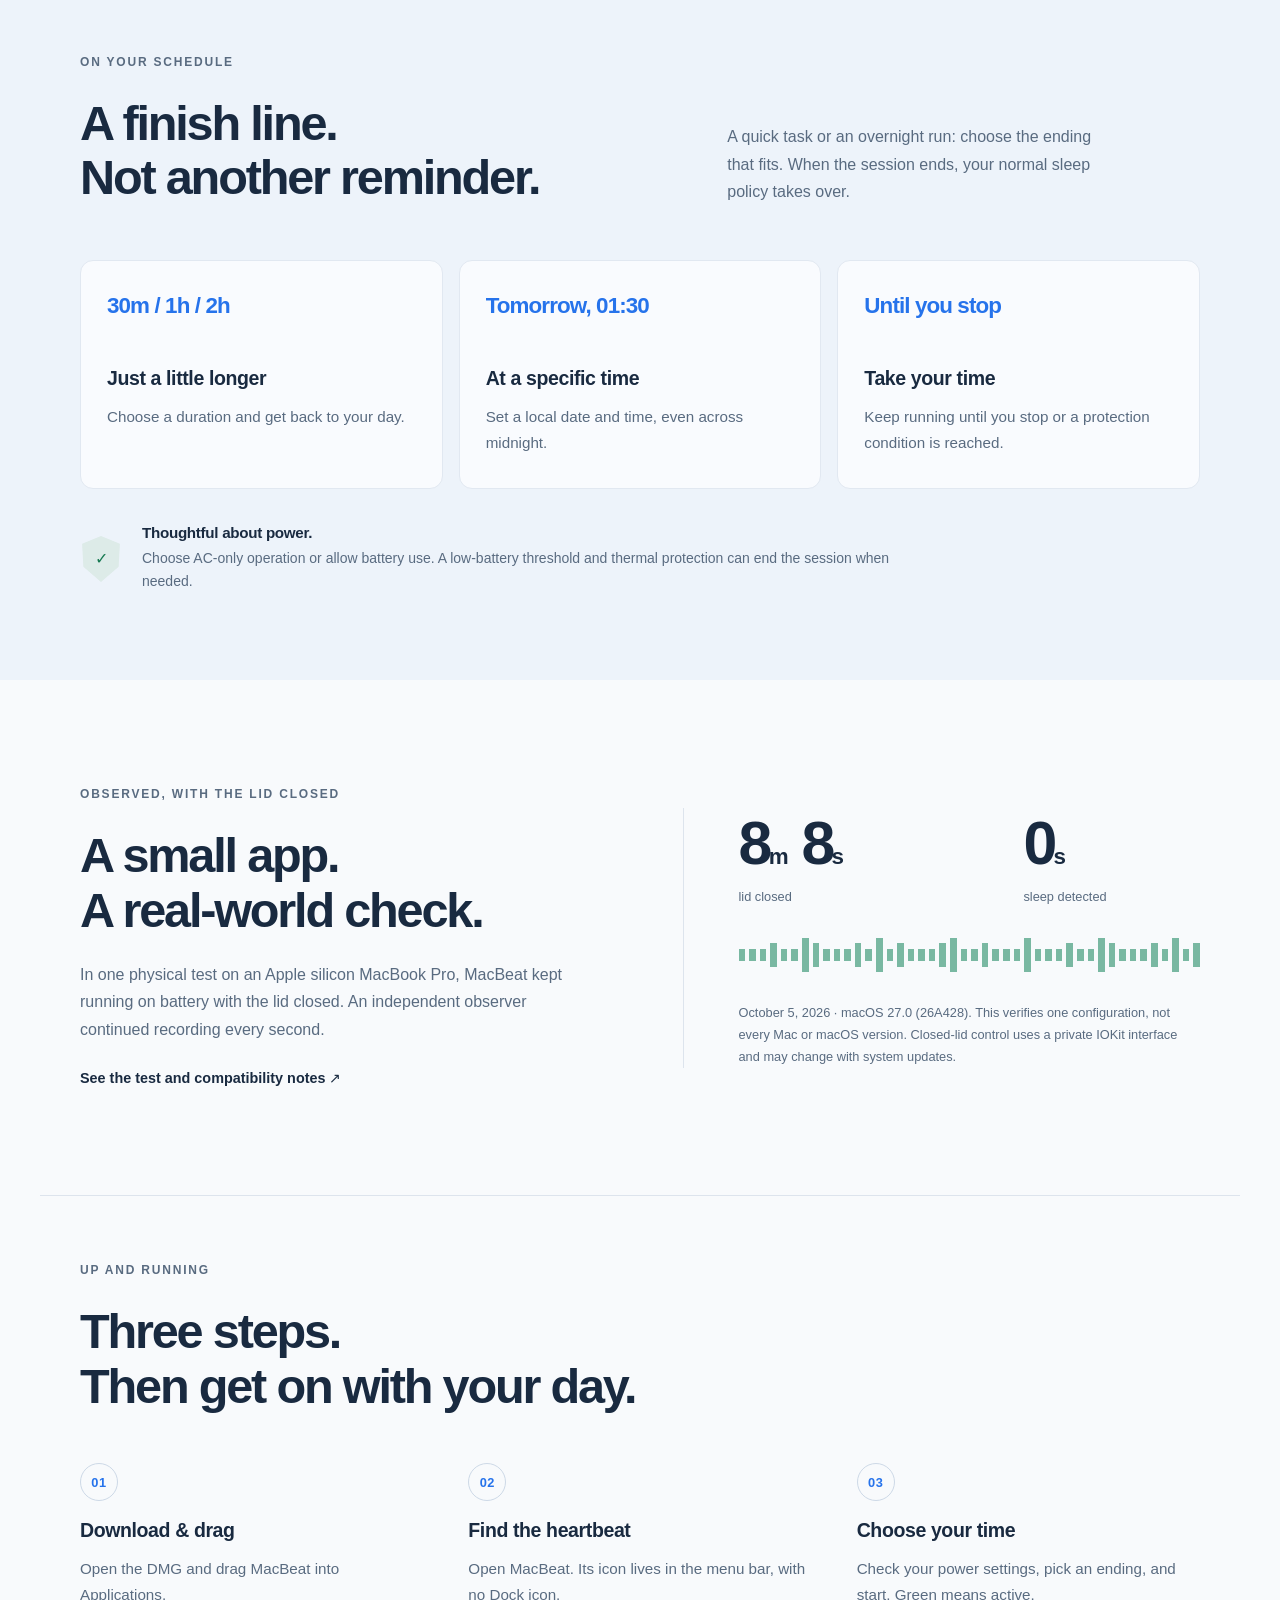
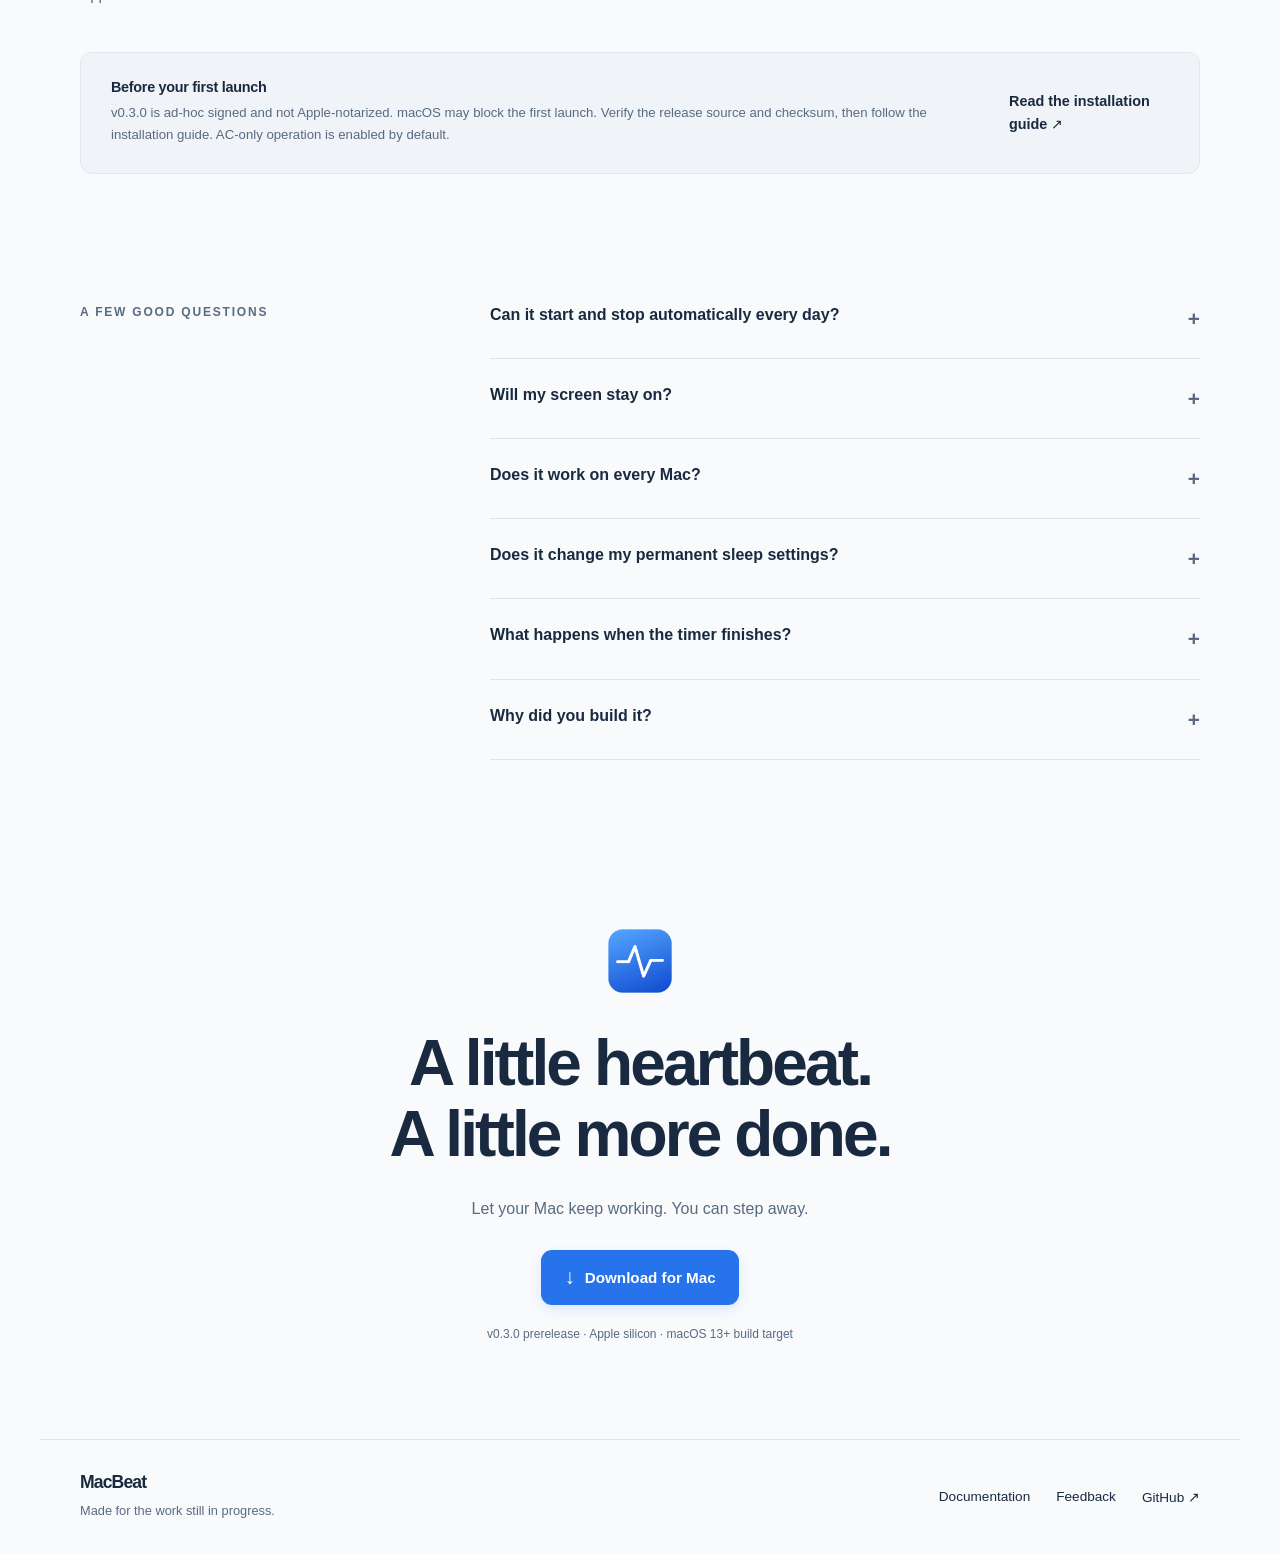
==== commit 8b4462cf: "Document v0.3.0 release, refresh download links and native screenshots" ====
--- a/website/index.html
+++ b/website/index.html
@@ -42,12 +42,12 @@
 </h1>
 <p class="lead">The download, the long calculation, the local server. Let your Mac finish what it started — even when you step away.</p>
 <div class="actions">
-<a class="button" href="https://github.com/xvshiting/macbeat/releases/download/v0.2.0/MacBeat-0.2.0-arm64.dmg">
+<a class="button" href="https://github.com/xvshiting/macbeat/releases/download/v0.3.0/MacBeat-0.3.0-arm64.dmg">
 <span aria-hidden="true">↓</span> Download for Mac</a>
 <a class="text-link" href="https://github.com/xvshiting/macbeat">View on GitHub <span aria-hidden="true">↗</span>
 </a>
 </div>
-<p class="meta">v0.2.0 prerelease · Apple silicon · macOS 13+ build target</p>
+<p class="meta">v0.3.0 prerelease · Apple silicon · macOS 13+ build target</p>
 <p class="small">Free download. No account. No subscription.</p>
 </div>
 <div class="hero-visual">
@@ -318,7 +318,7 @@
 <aside class="notice">
 <div>
 <h3>Before your first launch</h3>
-<p>v0.2.0 is ad-hoc signed and not Apple-notarized. macOS may block the first launch. Verify the release source and checksum, then follow the installation guide. AC-only operation is enabled by default.</p>
+<p>v0.3.0 is ad-hoc signed and not Apple-notarized. macOS may block the first launch. Verify the release source and checksum, then follow the installation guide. AC-only operation is enabled by default.</p>
 </div>
 <a class="text-link" href="https://github.com/xvshiting/macbeat/blob/main/README.md#download-and-install">Read the installation guide ↗</a>
 </aside>
@@ -326,11 +326,11 @@
 <section class="faq section wrap">
 <p class="eyebrow">A FEW GOOD QUESTIONS</p>
 <div>
-<details><summary>Can it start and stop automatically every day?<span aria-hidden="true">+</span></summary><p>Yes. Enable Daily schedule in Settings, choose local start and end times, and save. Overnight windows are supported. MacBeat must be running and cannot wake a sleeping or shut-down Mac. Waking within an unused window starts a session until the original end time. After a stop or failure, that window is not retried. Existing manual sessions take priority.</p></details>
+<details><summary>Can it start and stop automatically every day?<span aria-hidden="true">+</span></summary><p>Yes. Open Daily plan, arrange multiple windows on the 24-hour dial, and save. Move or resize arcs; overlaps offer a merge preview. For overnight work, use 22:00–24:00 and 00:00–02:00 windows. MacBeat must be running and cannot wake a sleeping or shut-down Mac. Waking within an unused window starts a session until the original end time. After a stop or failure, that window is not retried. Existing manual sessions take priority.</p></details>
 <details>
 <summary>Will my screen stay on?<span aria-hidden="true">+</span>
 </summary>
-<p>No. MacBeat keeps the system awake, but allows the display to turn off. A dark screen alone does not mean your tasks have stopped.</p>
+<p>No. MacBeat keeps the system awake, but allows the display to turn off. Lock on lid close is enabled by default during closed-lid sessions: the session locks, the display can turn off, and reopening shows the macOS unlock screen. You can turn this off in Settings. A dark screen alone does not mean your tasks have stopped.</p>
 </details>
 <details>
 <summary>Does it work on every Mac?<span aria-hidden="true">+</span>
@@ -340,7 +340,7 @@
 <details>
 <summary>Does it change my permanent sleep settings?<span aria-hidden="true">+</span>
 </summary>
-<p>MacBeat does not run pmset disablesleep or write persistent power settings. Sessions use temporary requests, with a helper and recovery process. Closed-lid control uses shared system state, so avoid running multiple lid-control utilities together.</p>
+<p>Ordinary sessions use temporary requests and do not change persistent power settings. The separate Restore normal sleep action asks for administrator authorization to reset global restrictions and disabled idle-sleep timers. Other apps’ live requests remain listed until they release them. Closed-lid control uses shared system state, so avoid running multiple lid-control utilities together.</p>
 </details>
 <details>
 <summary>What happens when the timer finishes?<span aria-hidden="true">+</span>
@@ -358,9 +358,9 @@
 <img src="assets/icon.png" alt="" width="72" height="72">
 <h2>A little heartbeat.<br>A little more done.</h2>
 <p>Let your Mac keep working. You can step away.</p>
-<a class="button" href="https://github.com/xvshiting/macbeat/releases/download/v0.2.0/MacBeat-0.2.0-arm64.dmg">
+<a class="button" href="https://github.com/xvshiting/macbeat/releases/download/v0.3.0/MacBeat-0.3.0-arm64.dmg">
 <span aria-hidden="true">↓</span> Download for Mac</a>
-<p class="meta">v0.2.0 prerelease · Apple silicon · macOS 13+ build target</p>
+<p class="meta">v0.3.0 prerelease · Apple silicon · macOS 13+ build target</p>
 </section>
 </main>
 <footer class="wrap">
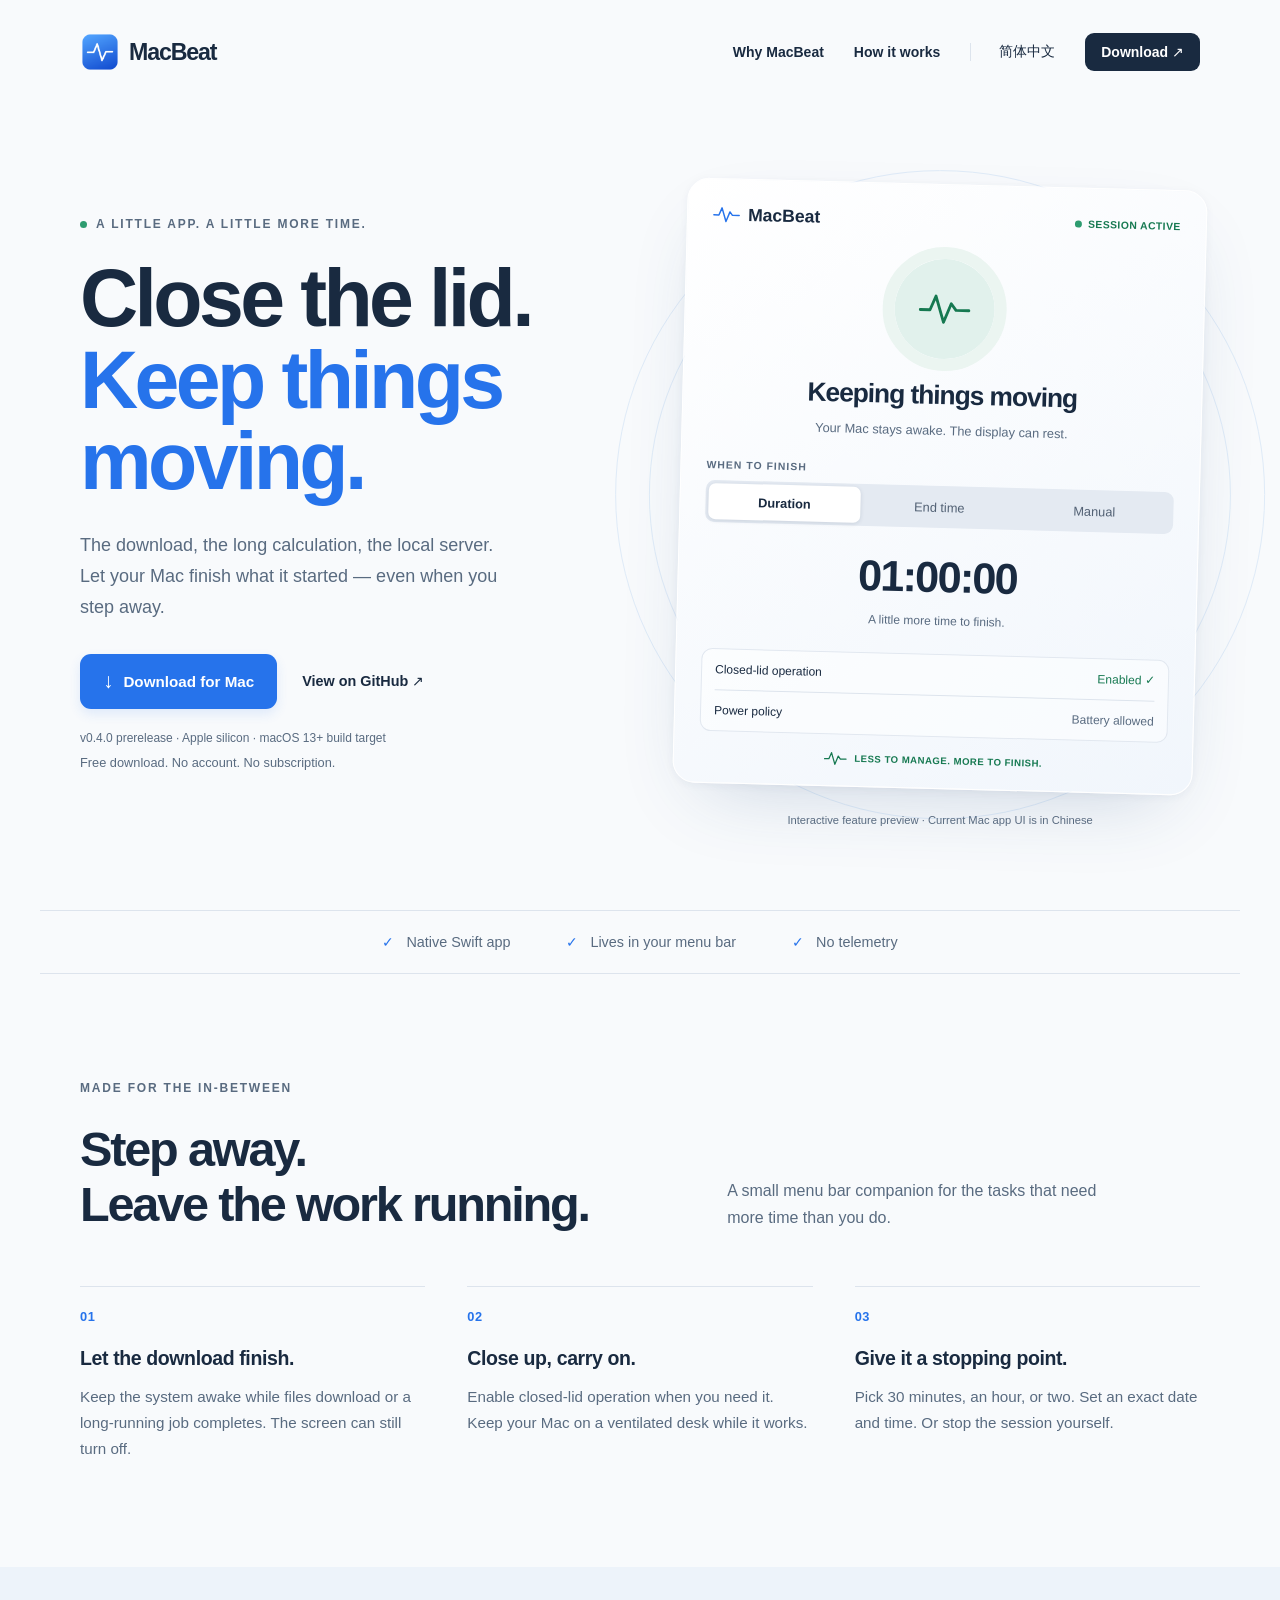
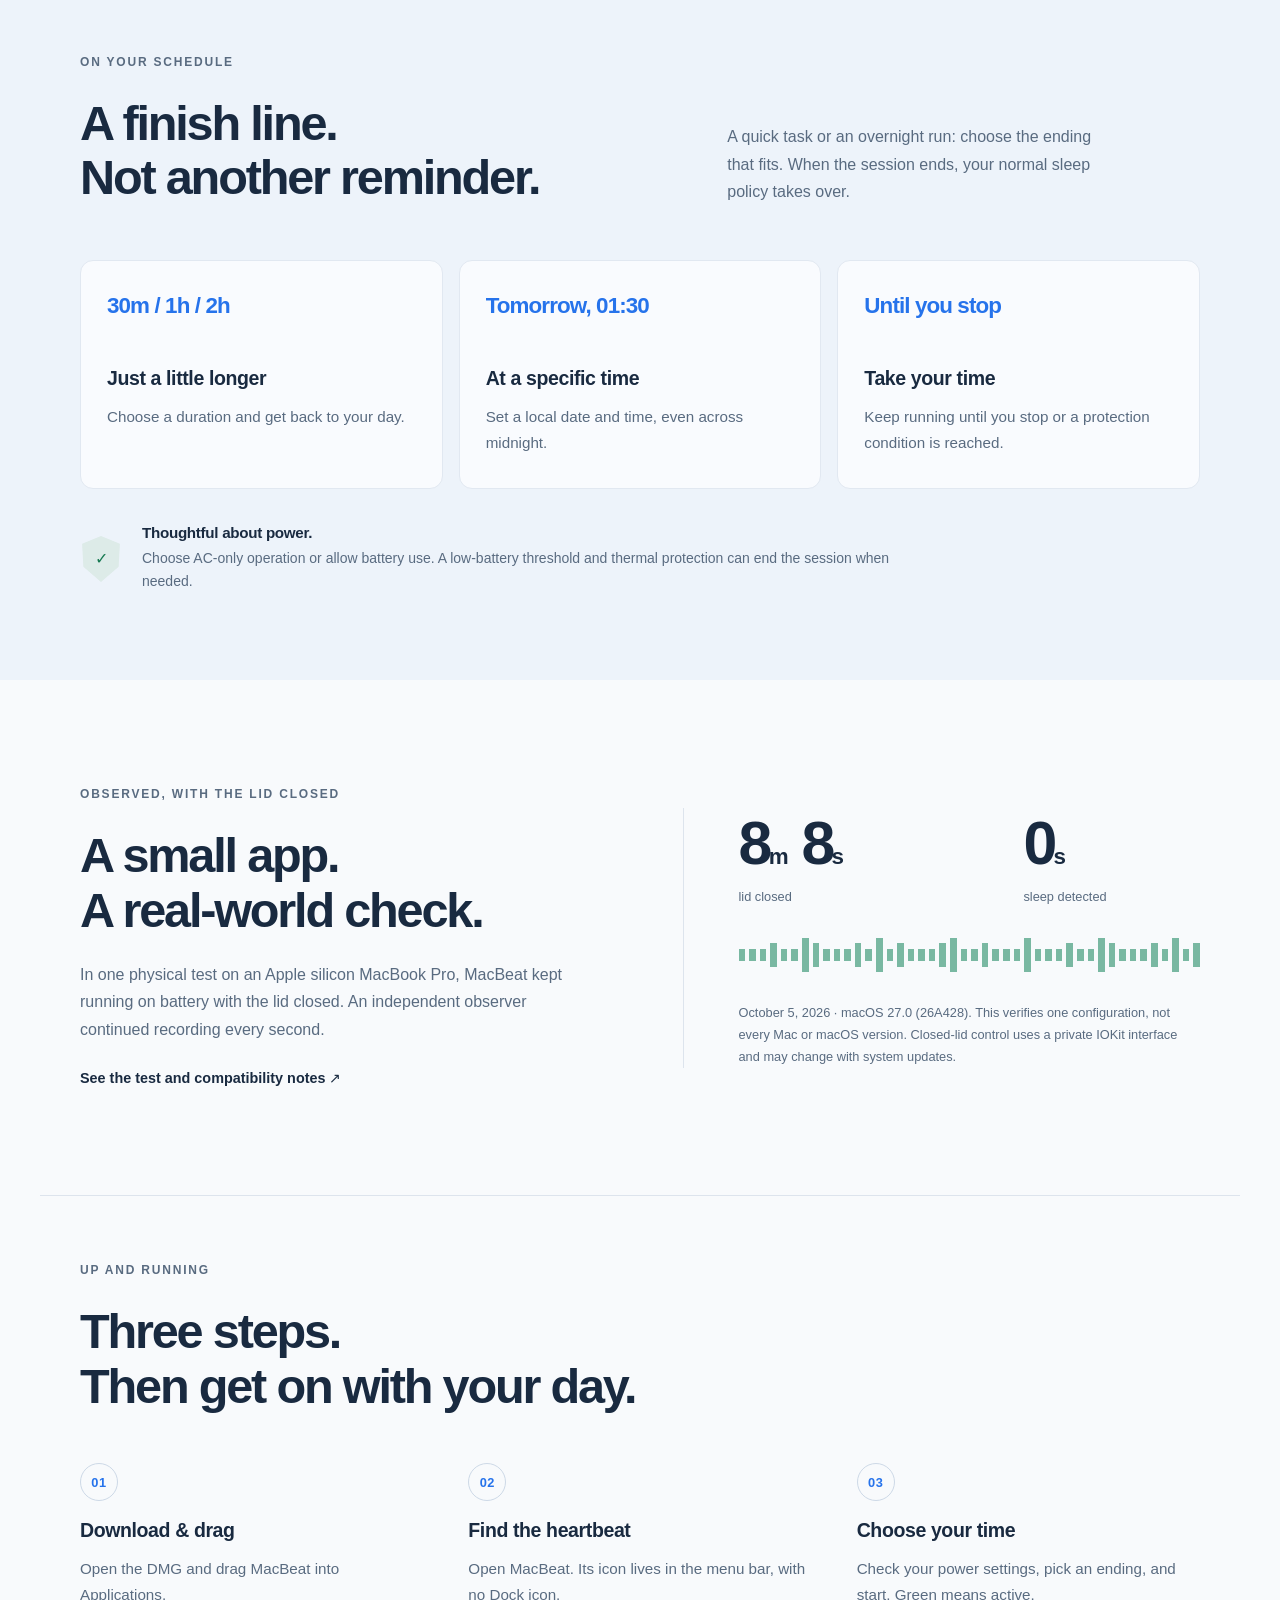
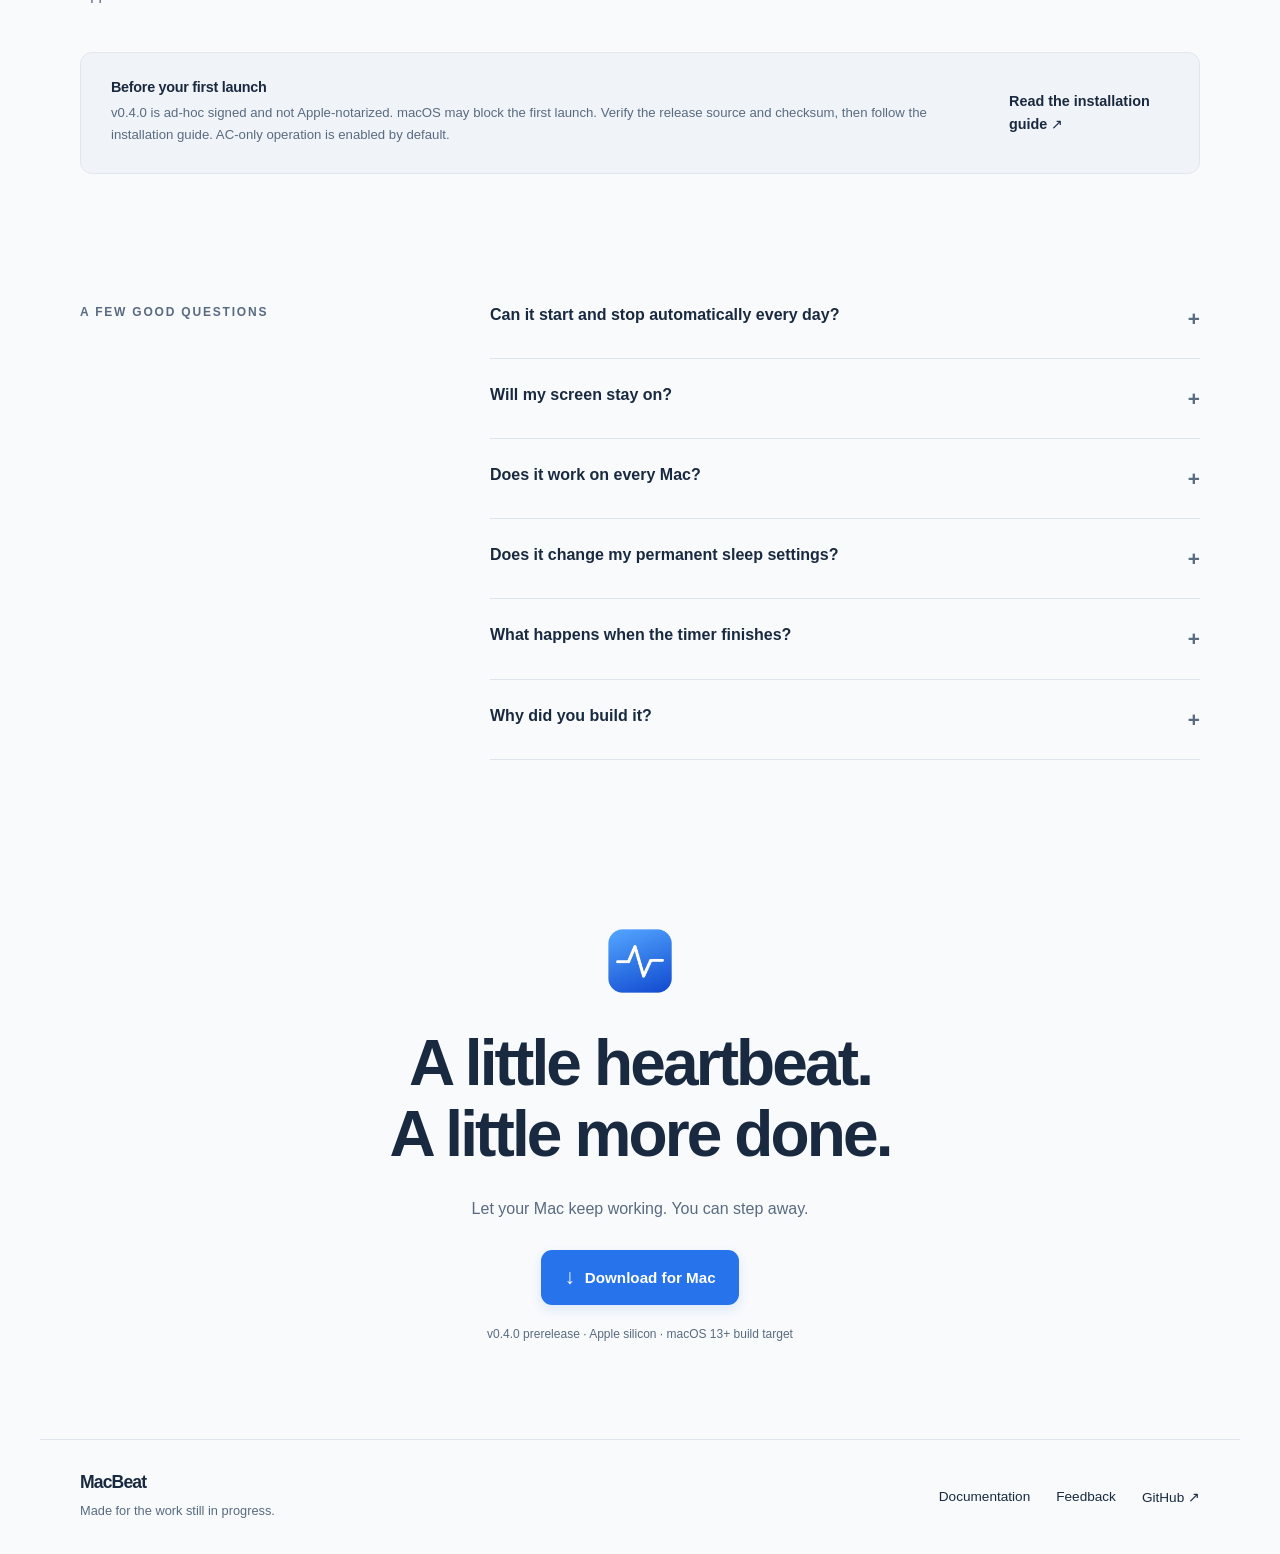
==== commit cdfa9e88: "Prepare v0.4.0 prerelease documentation and portal downloads" ====
--- a/website/index.html
+++ b/website/index.html
@@ -42,12 +42,12 @@
 </h1>
 <p class="lead">The download, the long calculation, the local server. Let your Mac finish what it started — even when you step away.</p>
 <div class="actions">
-<a class="button" href="https://github.com/xvshiting/macbeat/releases/download/v0.3.0/MacBeat-0.3.0-arm64.dmg">
+<a class="button" href="https://github.com/xvshiting/macbeat/releases/download/v0.4.0/MacBeat-0.4.0-arm64.dmg">
 <span aria-hidden="true">↓</span> Download for Mac</a>
 <a class="text-link" href="https://github.com/xvshiting/macbeat">View on GitHub <span aria-hidden="true">↗</span>
 </a>
 </div>
-<p class="meta">v0.3.0 prerelease · Apple silicon · macOS 13+ build target</p>
+<p class="meta">v0.4.0 prerelease · Apple silicon · macOS 13+ build target</p>
 <p class="small">Free download. No account. No subscription.</p>
 </div>
 <div class="hero-visual">
@@ -318,7 +318,7 @@
 <aside class="notice">
 <div>
 <h3>Before your first launch</h3>
-<p>v0.3.0 is ad-hoc signed and not Apple-notarized. macOS may block the first launch. Verify the release source and checksum, then follow the installation guide. AC-only operation is enabled by default.</p>
+<p>v0.4.0 is ad-hoc signed and not Apple-notarized. macOS may block the first launch. Verify the release source and checksum, then follow the installation guide. AC-only operation is enabled by default.</p>
 </div>
 <a class="text-link" href="https://github.com/xvshiting/macbeat/blob/main/README.md#download-and-install">Read the installation guide ↗</a>
 </aside>
@@ -326,7 +326,7 @@
 <section class="faq section wrap">
 <p class="eyebrow">A FEW GOOD QUESTIONS</p>
 <div>
-<details><summary>Can it start and stop automatically every day?<span aria-hidden="true">+</span></summary><p>Yes. Open Daily plan, arrange multiple windows on the 24-hour dial, and save. Move or resize arcs; overlaps offer a merge preview. For overnight work, use 22:00–24:00 and 00:00–02:00 windows. MacBeat must be running and cannot wake a sleeping or shut-down Mac. Waking within an unused window starts a session until the original end time. After a stop or failure, that window is not retried. Existing manual sessions take priority.</p></details>
+<details><summary>Can it start and stop automatically every day?<span aria-hidden="true">+</span></summary><p>Yes. Open Daily plan, arrange multiple windows on the 24-hour dial, and save. Move or resize arcs; overlaps offer a merge preview. For overnight work, use 22:00–24:00 and 00:00–02:00 windows. MacBeat must remain running. The optional Wake Mac at start setting can request a wake from sleep after administrator authorization; it is off by default and does not power on or unlock the Mac. Service installation and physical timed wake are not yet verified; test this experimental feature on AC power before relying on it. Waking within an unused window starts a session until the original end time. After a stop or failure, that window is not retried. Existing manual sessions take priority.</p></details>
 <details>
 <summary>Will my screen stay on?<span aria-hidden="true">+</span>
 </summary>
@@ -340,7 +340,7 @@
 <details>
 <summary>Does it change my permanent sleep settings?<span aria-hidden="true">+</span>
 </summary>
-<p>Ordinary sessions use temporary requests and do not change persistent power settings. The separate Restore normal sleep action asks for administrator authorization to reset global restrictions and disabled idle-sleep timers. Other apps’ live requests remain listed until they release them. Closed-lid control uses shared system state, so avoid running multiple lid-control utilities together.</p>
+<p>Ordinary sessions use temporary requests and do not change persistent power settings. Optional wake scheduling installs a dedicated administrator-authorized service, which manages only MacBeat’s own wake events. Pause the plan or turn wake scheduling off to access Remove wake service. The separate Restore normal sleep action asks for administrator authorization to reset global restrictions and disabled idle-sleep timers. Other apps’ live requests remain listed until they release them. Closed-lid control uses shared system state, so avoid running multiple lid-control utilities together.</p>
 </details>
 <details>
 <summary>What happens when the timer finishes?<span aria-hidden="true">+</span>
@@ -358,9 +358,9 @@
 <img src="assets/icon.png" alt="" width="72" height="72">
 <h2>A little heartbeat.<br>A little more done.</h2>
 <p>Let your Mac keep working. You can step away.</p>
-<a class="button" href="https://github.com/xvshiting/macbeat/releases/download/v0.3.0/MacBeat-0.3.0-arm64.dmg">
+<a class="button" href="https://github.com/xvshiting/macbeat/releases/download/v0.4.0/MacBeat-0.4.0-arm64.dmg">
 <span aria-hidden="true">↓</span> Download for Mac</a>
-<p class="meta">v0.3.0 prerelease · Apple silicon · macOS 13+ build target</p>
+<p class="meta">v0.4.0 prerelease · Apple silicon · macOS 13+ build target</p>
 </section>
 </main>
 <footer class="wrap">
